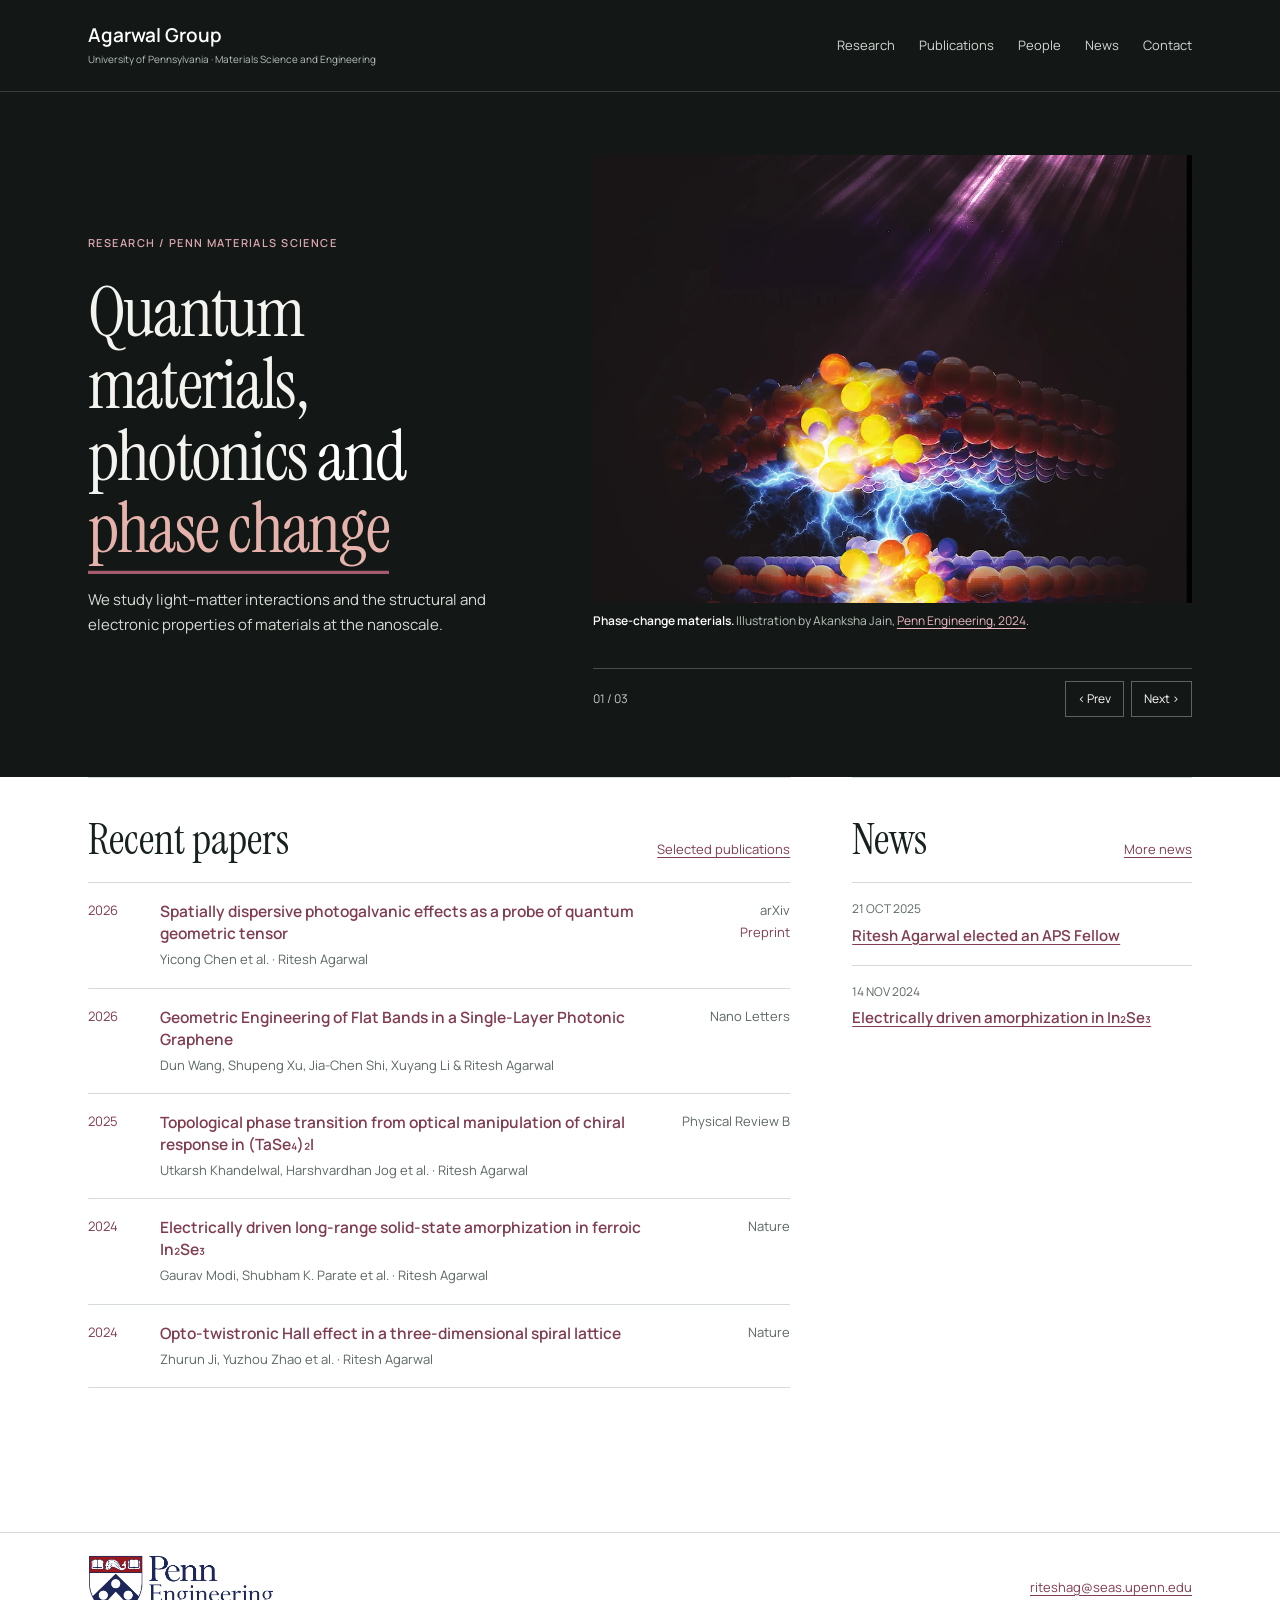
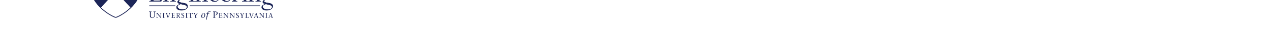
==== index.html @ 3cd805d8 "Preserve original static demo" ====
<!doctype html>
<html lang="en">
<head>
  <meta charset="utf-8">
  <meta name="viewport" content="width=device-width, initial-scale=1">
  <meta name="theme-color" content="#131716">
  <meta name="description" content="Demonstration website for the Agarwal Group at the University of Pennsylvania.">
  <title>Agarwal Group | University of Pennsylvania</title>
  <link rel="stylesheet" href="style.css">
</head>
<body>
  <a class="skip-link" href="#main">Skip to content</a>

  <header class="site-header">
    <div class="wrap header-inner">
      <a class="site-name" href="#home">
        Agarwal Group
        <span>University of Pennsylvania · Materials Science and Engineering</span>
      </a>

      <nav class="main-nav" aria-label="Main navigation">
        <a href="#research">Research</a>
        <a href="#publications">Publications</a>
        <a href="#people">People</a>
        <a href="#news">News</a>
        <a href="#contact">Contact</a>
      </nav>
    </div>
  </header>

  <main id="main" tabindex="-1">
    <!-- HOME -->
    <div class="page" id="home-page" data-page="home">
      <div class="home-top">
        <section class="home-intro wrap" aria-labelledby="home-title">
          <div class="home-text">
            <p class="eyebrow">Research / Penn Materials Science</p>
            <h1 id="home-title">
              <span data-hero-topic="quantum">Quantum materials,</span><br>
              <span data-hero-topic="photonics">photonics</span> and<br>
              <span data-hero-topic="phase">phase change</span>
            </h1>
            <p class="home-summary">We study light–matter interactions and the structural and electronic properties of materials at the nanoscale.</p>
          </div>

          <div class="slideshow" aria-label="Research figures">
            <figure class="slide phase-slide" data-slide data-topic="phase">
              <div class="slide-frame">
                <img src="images/phase.webp" alt="Illustration of electrically driven amorphization in indium selenide">
              </div>
              <figcaption><strong>Phase-change materials.</strong> Illustration by Akanksha Jain, <a href="https://www.engineering.upenn.edu/stories/breakthrough-in-energy-efficient-avalanche-based-amorphization-could-revolutionize-data-storage/" target="_blank" rel="noopener">Penn Engineering, 2024</a>.</figcaption>
            </figure>

            <figure class="slide quantum-slide" data-slide data-topic="quantum" hidden>
              <div class="slide-frame">
                <img src="images/quantum.webp" alt="MoTe2 structures and photocurrent plots from a quantum geometry preprint">
              </div>
              <figcaption><strong>Quantum geometry in MoTe₂.</strong> Fig. 1, Chen et al., <a href="https://arxiv.org/html/2609.38102v1" target="_blank" rel="noopener">2026 arXiv preprint</a>.</figcaption>
            </figure>

            <figure class="slide" data-slide data-topic="photonics" hidden>
              <div class="slide-frame">
                <img src="images/structured-light.webp" alt="Five optical vortex modes labeled from plus two to minus two">
              </div>
              <figcaption><strong>Structured light.</strong> Optical vortex modes from <a href="https://www.engineering.upenn.edu/stories/penn-engineers-develop-first-tunable-chip-based-vortex-microlaser-and-detector-encode-e490e7983997/" target="_blank" rel="noopener">Penn Engineering, 2020</a>.</figcaption>
            </figure>

            <div class="slide-controls">
              <span id="slide-count">01 / 03</span>
              <div>
                <button type="button" id="previous-slide" aria-label="Previous research image">‹ <span>Prev</span></button>
                <button type="button" id="next-slide" aria-label="Next research image"><span>Next</span> ›</button>
              </div>
            </div>
          </div>
        </section>
      </div>

      <div class="wrap home-lower">
        <section class="home-section">
          <div class="section-title">
            <h2>Recent papers</h2>
            <a href="#publications">Selected publications</a>
          </div>

          <div class="paper-row">
            <span class="paper-year">2026</span>
            <div><h3><a href="https://arxiv.org/abs/2609.38102" target="_blank" rel="noopener">Spatially dispersive photogalvanic effects as a probe of quantum geometric tensor</a></h3><p>Yicong Chen et al. · Ritesh Agarwal</p></div>
            <div class="paper-journal">arXiv<span>Preprint</span></div>
          </div>
          <div class="paper-row">
            <span class="paper-year">2026</span>
            <div><h3><a href="https://doi.org/10.1021/acs.nanolett.6c02836" target="_blank" rel="noopener">Geometric Engineering of Flat Bands in a Single-Layer Photonic Graphene</a></h3><p>Dun Wang, Shupeng Xu, Jia-Chen Shi, Xuyang Li &amp; Ritesh Agarwal</p></div>
            <div class="paper-journal">Nano Letters</div>
          </div>
          <div class="paper-row">
            <span class="paper-year">2025</span>
            <div><h3><a href="https://doi.org/10.1103/PhysRevB.111.205108" target="_blank" rel="noopener">Topological phase transition from optical manipulation of chiral response in (TaSe₄)₂I</a></h3><p>Utkarsh Khandelwal, Harshvardhan Jog et al. · Ritesh Agarwal</p></div>
            <div class="paper-journal">Physical Review B</div>
          </div>
          <div class="paper-row">
            <span class="paper-year">2024</span>
            <div><h3><a href="https://www.nature.com/articles/s41586-024-08156-8" target="_blank" rel="noopener">Electrically driven long-range solid-state amorphization in ferroic In₂Se₃</a></h3><p>Gaurav Modi, Shubham K. Parate et al. · Ritesh Agarwal</p></div>
            <div class="paper-journal">Nature</div>
          </div>
          <div class="paper-row">
            <span class="paper-year">2024</span>
            <div><h3><a href="https://www.nature.com/articles/s41586-024-07949-1" target="_blank" rel="noopener">Opto-twistronic Hall effect in a three-dimensional spiral lattice</a></h3><p>Zhurun Ji, Yuzhou Zhao et al. · Ritesh Agarwal</p></div>
            <div class="paper-journal">Nature</div>
          </div>
        </section>

        <section class="home-section home-news">
          <div class="section-title"><h2>News</h2><a href="#news">More news</a></div>
          <article><time datetime="2025-10-21">21 OCT 2025</time><a href="https://almanac.upenn.edu/articles/ritesh-agarwal-and-douglas-jerolmack-2025-american-physical-society-fellows" target="_blank" rel="noopener">Ritesh Agarwal elected an APS Fellow</a></article>
          <article><time datetime="2024-11-14">14 NOV 2024</time><a href="https://penntoday.upenn.edu/news/breakthrough-energy-saving-process-could-transform-data-storage" target="_blank" rel="noopener">Electrically driven amorphization in In₂Se₃</a></article>
        </section>
      </div>
    </div>

    <!-- RESEARCH -->
    <div class="page wrap" id="research-page" data-page="research" hidden>
      <div class="page-heading">
        <h1>Research</h1>
        <p>The group combines materials synthesis, optical measurements, microscopy, and device experiments to study low-dimensional materials and their response to light and electric fields.</p>
      </div>

      <section class="research-area">
        <div>
          <h2>Quantum materials and topology</h2>
          <p>Lorem ipsum dolor sit amet, consectetur adipiscing elit. Integer posuere erat a ante venenatis dapibus posuere velit aliquet. Donec sed odio dui, et commodo cursus magna.</p>
          <h3>Selected papers</h3>
          <a class="paper-link" href="https://arxiv.org/abs/2609.38102" target="_blank" rel="noopener">Spatially dispersive photogalvanic effects as a probe of quantum geometric tensor<span>arXiv · 2026 · Preprint</span></a>
          <a class="paper-link" href="https://arxiv.org/abs/2609.36353" target="_blank" rel="noopener">Quantum metric induced nonlinear transport in the hidden loop-current phase of kagome metal RbV₃Sb₅<span>arXiv · 2026 · Preprint</span></a>
          <a class="paper-link" href="https://doi.org/10.1103/PhysRevB.111.205108" target="_blank" rel="noopener">Topological phase transition from optical manipulation of chiral response in (TaSe₄)₂I<span>Physical Review B · 2025</span></a>
        </div>
        <figure><img src="images/quantum.webp" alt="MoTe2 structures and photocurrent plots"><figcaption>MoTe₂ structures and photocurrent measurements. Fig. 1, Chen et al., <a href="https://arxiv.org/html/2609.38102v1" target="_blank" rel="noopener">2026 preprint</a>.</figcaption></figure>
      </section>

      <section class="research-area">
        <div>
          <h2>Nanophotonics and structured light</h2>
          <p>Lorem ipsum dolor sit amet, consectetur adipiscing elit. Maecenas faucibus mollis interdum. Cras mattis consectetur purus sit amet fermentum, sed posuere consectetur est at lobortis.</p>
          <h3>Selected papers</h3>
          <a class="paper-link" href="https://doi.org/10.1021/acs.nanolett.6c02836" target="_blank" rel="noopener">Geometric Engineering of Flat Bands in a Single-Layer Photonic Graphene<span>Nano Letters · 2026</span></a>
          <a class="paper-link" href="https://www.nature.com/articles/s41586-022-05339-z" target="_blank" rel="noopener">Spin–orbit microlaser emitting in a four-dimensional Hilbert space<span>Nature · 2022</span></a>
          <a class="paper-link" href="https://doi.org/10.1126/science.aba9192" target="_blank" rel="noopener">Photocurrent detection of the orbital angular momentum of light<span>Science · 2020</span></a>
        </div>
        <figure><img src="images/structured-light.webp" alt="Illustration of five optical vortex modes"><figcaption>Optical vortex modes. <a href="https://www.engineering.upenn.edu/stories/penn-engineers-develop-first-tunable-chip-based-vortex-microlaser-and-detector-encode-e490e7983997/" target="_blank" rel="noopener">Penn Engineering, 2020</a>.</figcaption></figure>
      </section>

      <section class="research-area">
        <div>
          <h2>Phase-change materials</h2>
          <p>Lorem ipsum dolor sit amet, consectetur adipiscing elit. Aenean lacinia bibendum nulla sed consectetur. Nullam quis risus eget urna mollis ornare vel eu leo.</p>
          <h3>Selected papers</h3>
          <a class="paper-link" href="https://www.nature.com/articles/s41586-024-08156-8" target="_blank" rel="noopener">Electrically driven long-range solid-state amorphization in ferroic In₂Se₃<span>Nature · 2024</span></a>
          <a class="paper-link" href="https://doi.org/10.1021/nl104537c" target="_blank" rel="noopener">High-Resolution TEM Study of Electrically-Driven Reversible Phase Change in Ge₂Sb₂Te₅ Nanowires<span>Nano Letters · 2011</span></a>
        </div>
        <figure class="phase-research-image"><img src="images/phase.webp" alt="Illustration of electrically driven amorphization in indium selenide"><figcaption>Phase-change illustration by Akanksha Jain, <a href="https://www.engineering.upenn.edu/stories/breakthrough-in-energy-efficient-avalanche-based-amorphization-could-revolutionize-data-storage/" target="_blank" rel="noopener">Penn Engineering, 2024</a>.</figcaption></figure>
      </section>
    </div>

    <!-- PUBLICATIONS -->
    <div class="page wrap" id="publications-page" data-page="publications" hidden>
      <div class="page-heading">
        <h1>Selected publications</h1>
        <p>Lorem ipsum dolor sit amet, consectetur adipiscing elit. Sed do eiusmod tempor incididunt ut labore et dolore magna aliqua.</p>
      </div>

      <div class="publication-tools">
        <label for="paper-search">Search papers
          <input id="paper-search" type="search" placeholder="Title, author, or journal">
        </label>
        <label for="year-filter">Filter by year
          <select id="year-filter">
            <option value="all">All years</option>
            <option value="2026">2026</option>
            <option value="2025">2025</option>
            <option value="2024">2024</option>
            <option value="2023">2023</option>
            <option value="2022">2022</option>
            <option value="2020">2020</option>
            <option value="2019">2019</option>
            <option value="2012">2012</option>
            <option value="2011">2011</option>
          </select>
        </label>
      </div>

      <div id="publication-list">
        <article class="paper-row" data-year="2026"><span class="paper-year">2026</span><div><h3><a href="https://arxiv.org/abs/2609.38102" target="_blank" rel="noopener">Spatially dispersive photogalvanic effects as a probe of quantum geometric tensor</a></h3><p>Yicong Chen et al. · Ritesh Agarwal</p></div><div class="paper-journal">arXiv<span>Preprint</span></div></article>
        <article class="paper-row" data-year="2026"><span class="paper-year">2026</span><div><h3><a href="https://arxiv.org/abs/2609.36353" target="_blank" rel="noopener">Quantum metric induced nonlinear transport in the hidden loop-current phase of kagome metal RbV₃Sb₅</a></h3><p>Jia-Chen Shi et al. · Ritesh Agarwal</p></div><div class="paper-journal">arXiv<span>Preprint</span></div></article>
        <article class="paper-row" data-year="2026"><span class="paper-year">2026</span><div><h3><a href="https://doi.org/10.1021/acs.nanolett.6c02836" target="_blank" rel="noopener">Geometric Engineering of Flat Bands in a Single-Layer Photonic Graphene</a></h3><p>Dun Wang, Shupeng Xu, Jia-Chen Shi, Xuyang Li &amp; Ritesh Agarwal</p></div><div class="paper-journal">Nano Letters</div></article>
        <article class="paper-row" data-year="2025"><span class="paper-year">2025</span><div><h3><a href="https://arxiv.org/abs/2509.23952" target="_blank" rel="noopener">General Framework for Twisted Bilayer Photonic Crystal with Interlayer Coupling and Far-Field Response</a></h3><p>Shupeng Xu, Dun Wang &amp; Ritesh Agarwal</p></div><div class="paper-journal">arXiv<span>Preprint</span></div></article>
        <article class="paper-row" data-year="2025"><span class="paper-year">2025</span><div><h3><a href="https://doi.org/10.1103/PhysRevB.111.205108" target="_blank" rel="noopener">Topological phase transition from optical manipulation of chiral response in the one-dimensional correlated Weyl semimetal (TaSe₄)₂I</a></h3><p>Utkarsh Khandelwal, Harshvardhan Jog et al. · Ritesh Agarwal</p></div><div class="paper-journal">Physical Review B</div></article>
        <article class="paper-row" data-year="2024"><span class="paper-year">2024</span><div><h3><a href="https://www.nature.com/articles/s41586-024-08156-8" target="_blank" rel="noopener">Electrically driven long-range solid-state amorphization in ferroic In₂Se₃</a></h3><p>Gaurav Modi, Shubham K. Parate et al. · Ritesh Agarwal</p></div><div class="paper-journal">Nature</div></article>
        <article class="paper-row" data-year="2024"><span class="paper-year">2024</span><div><h3><a href="https://www.nature.com/articles/s41586-024-07949-1" target="_blank" rel="noopener">Opto-twistronic Hall effect in a three-dimensional spiral lattice</a></h3><p>Zhurun Ji, Yuzhou Zhao et al. · Ritesh Agarwal</p></div><div class="paper-journal">Nature</div></article>
        <article class="paper-row" data-year="2023"><span class="paper-year">2023</span><div><h3><a href="https://doi.org/10.1103/PhysRevLett.131.053802" target="_blank" rel="noopener">Absence of Topological Protection of the Interface States in Z₂ Photonic Crystals</a></h3><p>Shupeng Xu, Yuhui Wang &amp; Ritesh Agarwal</p></div><div class="paper-journal">Physical Review Letters</div></article>
        <article class="paper-row" data-year="2022"><span class="paper-year">2022</span><div><h3><a href="https://www.nature.com/articles/s41586-022-05339-z" target="_blank" rel="noopener">Spin–orbit microlaser emitting in a four-dimensional Hilbert space</a></h3><p>Zhifeng Zhang, Haoqi Zhao et al. · Ritesh Agarwal · Liang Feng</p></div><div class="paper-journal">Nature</div></article>
        <article class="paper-row" data-year="2020"><span class="paper-year">2020</span><div><h3><a href="https://doi.org/10.1126/science.aba9192" target="_blank" rel="noopener">Photocurrent detection of the orbital angular momentum of light</a></h3><p>Zhurun Ji, Wenjing Liu et al. · Ritesh Agarwal</p></div><div class="paper-journal">Science</div></article>
        <article class="paper-row" data-year="2019"><span class="paper-year">2019</span><div><h3><a href="https://www.nature.com/articles/s41563-019-0421-5" target="_blank" rel="noopener">Spatially dispersive circular photogalvanic effect in a Weyl semimetal</a></h3><p>Zhurun Ji, Gerui Liu et al. · Ritesh Agarwal</p></div><div class="paper-journal">Nature Materials</div></article>
        <article class="paper-row" data-year="2012"><span class="paper-year">2012</span><div><h3><a href="https://pubmed.ncbi.nlm.nih.gov/22941404/" target="_blank" rel="noopener">All-optical active switching in individual semiconductor nanowires</a></h3><p>Brian Piccione, Chang-Hee Cho, Lambert K. van Vugt &amp; Ritesh Agarwal</p></div><div class="paper-journal">Nature Nanotechnology</div></article>
        <article class="paper-row" data-year="2011"><span class="paper-year">2011</span><div><h3><a href="https://doi.org/10.1021/nl104537c" target="_blank" rel="noopener">High-Resolution Transmission Electron Microscopy Study of Electrically-Driven Reversible Phase Change in Ge₂Sb₂Te₅ Nanowires</a></h3><p>Agarwal Group and collaborators</p></div><div class="paper-journal">Nano Letters</div></article>
      </div>

      <p class="scholar-link">For the full publication record, see <a href="https://scholar.google.com/citations?hl=en&user=qK4q4IUAAAAJ" target="_blank" rel="noopener">Ritesh Agarwal on Google Scholar</a>.</p>
    </div>

    <!-- PEOPLE -->
    <div class="page wrap" id="people-page" data-page="people" hidden>
      <div class="page-heading"><h1>People</h1></div>
      <section class="person">
        <figure><img src="images/ritesh.webp" alt="Ritesh Agarwal beside a microscope in his laboratory"><figcaption>Ritesh Agarwal in the lab. <a href="https://www.engineering.upenn.edu/stories/breakthrough-in-energy-efficient-avalanche-based-amorphization-could-revolutionize-data-storage/" target="_blank" rel="noopener">Photo: Penn Engineering</a>.</figcaption></figure>
        <div>
          <h2>Ritesh Agarwal</h2>
          <p class="position">Professor of Materials Science and Engineering<br>Srinivasa Ramanujan Distinguished Scholar</p>
          <p>Lorem ipsum dolor sit amet, consectetur adipiscing elit. Praesent commodo cursus magna, vel scelerisque nisl consectetur et. Donec ullamcorper nulla non metus auctor fringilla.</p>
          <div class="person-links"><a href="mailto:riteshag@seas.upenn.edu">riteshag@seas.upenn.edu</a><a href="https://viest.upenn.edu/people/ritesh-agarwal" target="_blank" rel="noopener">Penn profile</a><a href="https://scholar.google.com/citations?hl=en&user=qK4q4IUAAAAJ" target="_blank" rel="noopener">Publications</a></div>
        </div>
      </section>
    </div>

    <!-- NEWS -->
    <div class="page wrap" id="news-page" data-page="news" hidden>
      <div class="page-heading"><h1>News</h1></div>
      <div class="news-list">
        <article><time datetime="2025-10-21">21 OCT 2025</time><h2>Ritesh Agarwal elected an APS Fellow</h2><p>Penn Almanac reports his election to the 2025 class of APS Fellows.</p><a href="https://almanac.upenn.edu/articles/ritesh-agarwal-and-douglas-jerolmack-2025-american-physical-society-fellows" target="_blank" rel="noopener">Penn Almanac</a></article>
        <article><time datetime="2024-11-14">14 NOV 2024</time><h2>Electrically driven amorphization in In₂Se₃</h2><p>Penn Today covers the group’s 2024 Nature paper on solid-state amorphization.</p><a href="https://penntoday.upenn.edu/news/breakthrough-energy-saving-process-could-transform-data-storage" target="_blank" rel="noopener">Penn Today</a></article>
        <article><time datetime="2022-12-06">06 DEC 2022</time><h2>Srinivasa Ramanujan Distinguished Scholar</h2><p>Penn Almanac announces Ritesh Agarwal’s distinguished scholar appointment.</p><a href="https://almanac.upenn.edu/articles/ritesh-agarwal-srinivasa-ramanujan-distinguished-scholar" target="_blank" rel="noopener">Penn Almanac</a></article>
      </div>
    </div>

    <!-- CONTACT -->
    <div class="page wrap" id="contact-page" data-page="contact" hidden>
      <div class="page-heading">
        <h1>Contact</h1>
        <p>Interested in joining the group, collaborating, or learning more about our work? Please contact us using the information listed below.</p>
      </div>
      <div class="contact-grid">
        <div><h2>Ritesh Agarwal</h2><a href="mailto:riteshag@seas.upenn.edu">riteshag@seas.upenn.edu</a><p>Department of Materials Science and Engineering<br>University of Pennsylvania</p></div>
        <div><h2>Laboratory</h2><address>Laboratory for Research on the Structure of Matter<br>3231 Walnut Street<br>Philadelphia, PA 19104</address></div>
      </div>
    </div>
  </main>

  <footer class="site-footer">
    <div class="wrap footer-inner">
      <a href="https://www.seas.upenn.edu/" target="_blank" rel="noopener"><img src="images/penn-engineering.png" alt="Penn Engineering"></a>
      <a href="mailto:riteshag@seas.upenn.edu">riteshag@seas.upenn.edu</a>
    </div>
  </footer>

  <script src="script.js"></script>
</body>
</html>
---- style.css ----
@font-face {
  font-family: "Instrument Serif";
  src: url("fonts/instrument-serif.ttf") format("truetype");
  font-weight: 400;
  font-style: normal;
  font-display: swap;
}

@font-face {
  font-family: "Manrope";
  src: url("fonts/manrope-regular.ttf") format("truetype");
  font-weight: 400;
  font-style: normal;
  font-display: swap;
}

@font-face {
  font-family: "Manrope";
  src: url("fonts/manrope-semibold.ttf") format("truetype");
  font-weight: 600;
  font-style: normal;
  font-display: swap;
}

:root {
  --white: #ffffff;
  --ink: #17211e;
  --muted: #5b6762;
  --line: #d4dcd5;
  --accent: #803d50;
  --dark: #131716;
  --pink: #e5b3ac;
  --page-width: 1160px;
}

* { box-sizing: border-box; }
html { scroll-behavior: smooth; }
body {
  margin: 0;
  color: var(--ink);
  background: var(--white);
  font-family: "Manrope", Arial, sans-serif;
  font-size: 15px;
  line-height: 1.65;
}

a { color: var(--accent); text-underline-offset: 3px; }
a:hover { text-decoration-thickness: 2px; }
img { display: block; max-width: 100%; }
button, input, select { font: inherit; }
[hidden] { display: none !important; }

.wrap {
  width: 100%;
  max-width: var(--page-width);
  margin: 0 auto;
  padding-left: 28px;
  padding-right: 28px;
}

.skip-link {
  position: absolute;
  left: 15px;
  top: -70px;
  padding: 9px 12px;
  background: white;
  z-index: 10;
}
.skip-link:focus { top: 10px; }

/* Header */
.site-header { background: var(--dark); border-bottom: 1px solid #ffffff2b; }
.header-inner {
  min-height: 91px;
  display: flex;
  align-items: center;
  justify-content: space-between;
  gap: 25px;
}
.site-name {
  color: white;
  text-decoration: none;
  font-size: 19px;
  font-weight: 600;
  line-height: 1.15;
}
.site-name span {
  display: block;
  margin-top: 7px;
  color: #b7c1bb;
  font-size: 10px;
  font-weight: 400;
}
.main-nav { display: flex; flex-wrap: wrap; gap: 8px 24px; }
.main-nav a { color: #d1d9d3; text-decoration: none; font-size: 13px; padding: 10px 0; }
.main-nav a:hover,
.main-nav a.active { color: white; text-decoration: underline; text-decoration-color: var(--pink); text-underline-offset: 8px; }

/* Home */
.home-top { background: var(--dark); color: white; }
.home-intro {
  display: grid;
  grid-template-columns: .85fr 1.15fr;
  gap: 62px;
  align-items: center;
  padding-top: 63px;
  padding-bottom: 60px;
}
.eyebrow {
  margin: 0 0 25px;
  color: #dba7af;
  font-size: 11px;
  font-weight: 600;
  letter-spacing: .13em;
  text-transform: uppercase;
}
.home-text h1 {
  margin: 0;
  max-width: 500px;
  font-family: "Instrument Serif", Georgia, serif;
  font-size: clamp(55px, 5.5vw, 78px);
  font-weight: 400;
  line-height: 1.02;
  letter-spacing: -.025em;
}
.home-text h1 span { color: #f3f4f0; transition: color .35s, box-shadow .35s; }
.home-text h1 span.active-topic { color: var(--pink); box-shadow: inset 0 -.045em #a45b6d; }
.home-summary { max-width: 470px; margin: 24px 0 0; color: #d5ddd6; }

.slide { margin: 0; }
.slide-frame {
  height: clamp(340px, 35vw, 470px);
  display: grid;
  place-items: center;
  overflow: hidden;
  background: white;
}
.slide-frame img { width: 100%; height: 100%; object-fit: contain; }
.phase-slide .slide-frame { background: #1e1821; }
.quantum-slide .slide-frame img { padding: 10px; }
figcaption { margin-top: 9px; color: var(--muted); font-size: 12px; line-height: 1.55; }
.slide figcaption { min-height: 43px; color: #b9c5bc; }
.slide figcaption strong { color: white; }
.slide figcaption a { color: #eab9c0; }
.slide-controls {
  display: flex;
  justify-content: space-between;
  align-items: center;
  gap: 12px;
  margin-top: 13px;
  padding-top: 12px;
  border-top: 1px solid #ffffff3b;
  color: #c3cbc3;
  font-size: 12px;
}
.slide-controls button {
  min-height: 36px;
  padding: 0 12px;
  border: 1px solid #ffffff52;
  color: white;
  background: transparent;
  cursor: pointer;
}
.slide-controls button:hover { border-color: var(--pink); color: var(--pink); background: #ffffff10; }
.slide-controls button + button { margin-left: 5px; }

.home-lower { display: grid; grid-template-columns: 1.55fr .75fr; gap: 62px; padding-bottom: 72px; }
.home-section { border-top: 1px solid var(--line); padding-top: 39px; }
.section-title { display: flex; align-items: baseline; justify-content: space-between; gap: 20px; margin-bottom: 20px; }
.section-title h2 {
  margin: 0;
  font-family: "Instrument Serif", Georgia, serif;
  font-size: 43px;
  font-weight: 400;
  line-height: 1.05;
}
.section-title a { font-size: 13px; white-space: nowrap; }

/* Papers */
.paper-row {
  display: grid;
  grid-template-columns: 58px minmax(0, 1fr) 115px;
  gap: 14px;
  padding: 17px 0;
  border-top: 1px solid var(--line);
}
.paper-row:last-child { border-bottom: 1px solid var(--line); }
.paper-row h3 { margin: 0; font-size: 15.5px; line-height: 1.42; font-weight: 600; }
.paper-row h3 a { color: var(--accent); text-decoration: none; }
.paper-row h3 a:hover { text-decoration: underline; }
.paper-row p { margin: 5px 0 0; color: var(--muted); font-size: 13px; }
.paper-year { color: var(--accent); font-size: 13px; }
.paper-journal { color: var(--muted); font-size: 13px; text-align: right; }
.paper-journal span { display: block; color: var(--accent); }

.home-news article { border-top: 1px solid var(--line); padding: 16px 0; }
.home-news time, .news-list time { display: block; color: var(--muted); font-size: 12px; margin-bottom: 5px; }
.home-news article > a { font-weight: 600; }

/* Interior pages */
.page { padding-bottom: 72px; }
.page-heading { padding: 48px 0 33px; border-bottom: 1px solid var(--line); }
.page-heading h1 {
  margin: 0;
  font-family: "Instrument Serif", Georgia, serif;
  font-size: clamp(50px, 6vw, 76px);
  font-weight: 400;
  line-height: 1.05;
  letter-spacing: -.02em;
}
.page-heading p { max-width: 720px; margin: 17px 0 0; color: var(--muted); }

.research-area {
  display: grid;
  grid-template-columns: 1fr .9fr;
  gap: 55px;
  padding: 48px 0;
  border-bottom: 1px solid var(--line);
}
.research-area h2, .person h2 {
  margin: 0 0 16px;
  font-family: "Instrument Serif", Georgia, serif;
  font-size: 40px;
  font-weight: 400;
  line-height: 1.1;
}
.research-area p { margin: 0; max-width: 630px; color: var(--muted); }
.research-area h3 { margin: 29px 0 6px; font-size: 13px; }
.research-area figure { margin: 0; }
.research-area figure img { width: 100%; }
.phase-research-image img { max-height: 480px; object-fit: contain; background: #1f1820; }
.paper-link { display: block; padding: 10px 0; border-top: 1px solid var(--line); text-decoration: none; line-height: 1.4; }
.paper-link:hover { text-decoration: underline; }
.paper-link span { display: block; margin-top: 4px; color: var(--muted); font-size: 12px; }

.publication-tools { display: flex; flex-wrap: wrap; gap: 18px; align-items: end; margin: 26px 0 16px; }
.publication-tools label { color: var(--muted); font-size: 13px; }
.publication-tools input, .publication-tools select {
  display: block;
  min-height: 42px;
  margin-top: 6px;
  padding: 9px 11px;
  color: var(--ink);
  background: white;
  border: 1px solid #a9b6ae;
}
.publication-tools input { width: min(390px, calc(100vw - 56px)); }
.publication-tools select { min-width: 140px; }
.scholar-link { margin-top: 23px; color: var(--muted); font-size: 13px; }

.person { display: grid; grid-template-columns: 310px 1fr; gap: 44px; padding: 43px 0 22px; }
.person figure { margin: 0; }
.person img { width: 100%; }
.person p { max-width: 610px; }
.person .position { color: var(--accent); }
.person-links { display: flex; flex-wrap: wrap; gap: 12px 22px; margin-top: 18px; font-size: 14px; }

.news-list article { padding: 19px 0 23px; border-top: 1px solid var(--line); }
.news-list article:last-child { border-bottom: 1px solid var(--line); }
.news-list h2 { margin: 0; font-size: 18px; }
.news-list p { max-width: 720px; margin: 7px 0 0; color: var(--muted); font-size: 14px; }
.news-list a { display: inline-block; margin-top: 9px; font-size: 13px; }

.contact-grid { display: grid; grid-template-columns: 1fr 1fr; gap: 55px; padding: 32px 0; }
.contact-grid h2 { margin: 0 0 11px; font-size: 19px; }
.contact-grid p { margin-top: 12px; }
.contact-grid address { font-style: normal; line-height: 1.85; }

/* Footer */
.site-footer { border-top: 1px solid var(--line); color: var(--muted); font-size: 13px; }
.footer-inner { display: flex; align-items: center; justify-content: space-between; gap: 20px; padding-top: 22px; padding-bottom: 27px; }
.footer-inner img { width: 185px; height: auto; }

@media (max-width: 760px) {
  .wrap { padding-left: 20px; padding-right: 20px; }
  .header-inner { display: block; padding-top: 16px; padding-bottom: 8px; }
  .main-nav { gap: 3px 17px; margin-top: 12px; }
  .main-nav a { padding: 5px 0 9px; }
  .home-intro { grid-template-columns: 1fr; gap: 34px; padding-top: 42px; padding-bottom: 38px; }
  .home-text h1 { font-size: clamp(53px, 12vw, 72px); }
  .home-summary { font-size: 17px; }
  .slide-frame { height: clamp(275px, 68vw, 425px); }
  .home-lower { grid-template-columns: 1fr; gap: 0; }
  .home-section { padding-top: 25px; padding-bottom: 32px; }
  .section-title { flex-wrap: wrap; }
  .section-title h2 { font-size: 39px; }
  .research-area { grid-template-columns: 1fr; gap: 24px; padding: 34px 0; }
  .person { grid-template-columns: 1fr; gap: 22px; padding-top: 30px; }
  .person figure { max-width: 380px; }
  .contact-grid { grid-template-columns: 1fr; gap: 32px; }
  .paper-row { grid-template-columns: 51px minmax(0, 1fr); }
  .paper-journal { grid-column: 2; text-align: left; }
  .paper-journal span { display: inline; margin-left: 8px; }
  .footer-inner { flex-wrap: wrap; }
}

@media (prefers-reduced-motion: reduce) {
  html { scroll-behavior: auto; }
  .home-text h1 span { transition: none; }
}
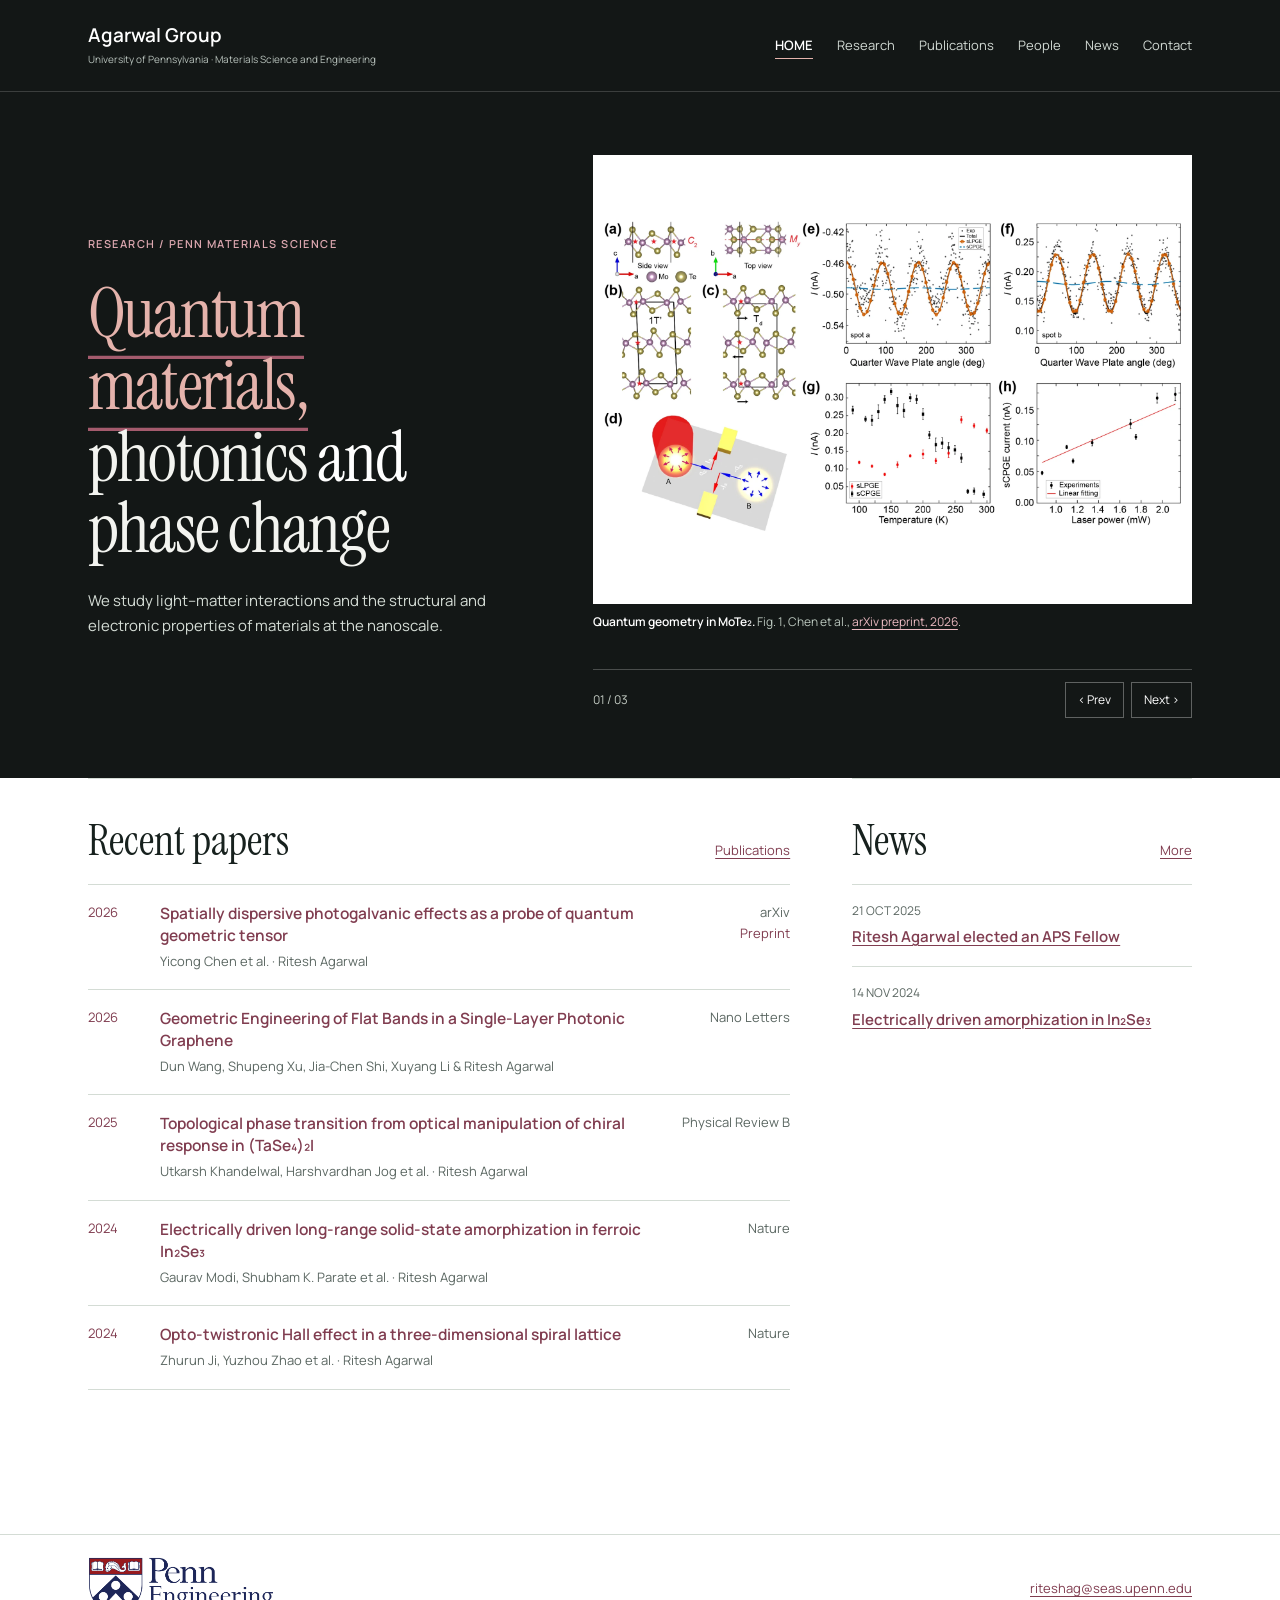
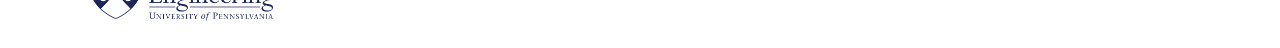
==== commit 8180f24e: "Refine site layouts, navigation, and publication filtering" ====
--- a/index.html
+++ b/index.html
@@ -19,6 +19,7 @@
       </a>
 
       <nav class="main-nav" aria-label="Main navigation">
+        <a class="home-link" href="#home">HOME</a>
         <a href="#research">Research</a>
         <a href="#publications">Publications</a>
         <a href="#people">People</a>
@@ -44,18 +45,12 @@
           </div>
 
           <div class="slideshow" aria-label="Research figures">
-            <figure class="slide phase-slide" data-slide data-topic="phase">
-              <div class="slide-frame">
-                <img src="images/phase.webp" alt="Illustration of electrically driven amorphization in indium selenide">
-              </div>
-              <figcaption><strong>Phase-change materials.</strong> Illustration by Akanksha Jain, <a href="https://www.engineering.upenn.edu/stories/breakthrough-in-energy-efficient-avalanche-based-amorphization-could-revolutionize-data-storage/" target="_blank" rel="noopener">Penn Engineering, 2024</a>.</figcaption>
-            </figure>
 
             <figure class="slide quantum-slide" data-slide data-topic="quantum" hidden>
               <div class="slide-frame">
                 <img src="images/quantum.webp" alt="MoTe2 structures and photocurrent plots from a quantum geometry preprint">
               </div>
-              <figcaption><strong>Quantum geometry in MoTe₂.</strong> Fig. 1, Chen et al., <a href="https://arxiv.org/html/2609.38102v1" target="_blank" rel="noopener">2026 arXiv preprint</a>.</figcaption>
+              <figcaption><strong>Quantum geometry in MoTe₂.</strong> Fig. 1, Chen et al., <a href="https://arxiv.org/html/2609.38102v1" target="_blank" rel="noopener">arXiv preprint, 2026</a>.</figcaption>
             </figure>
 
             <figure class="slide" data-slide data-topic="photonics" hidden>
@@ -64,6 +59,13 @@
               </div>
               <figcaption><strong>Structured light.</strong> Optical vortex modes from <a href="https://www.engineering.upenn.edu/stories/penn-engineers-develop-first-tunable-chip-based-vortex-microlaser-and-detector-encode-e490e7983997/" target="_blank" rel="noopener">Penn Engineering, 2020</a>.</figcaption>
             </figure>
+            
+             <figure class="slide phase-slide" data-slide data-topic="phase">
+              <div class="slide-frame">
+                <img src="images/phase.webp" alt="Illustration of electrically driven amorphization in indium selenide">
+              </div>
+              <figcaption><strong>Phase-change materials.</strong> Illustration by Akanksha Jain, <a href="https://www.engineering.upenn.edu/stories/breakthrough-in-energy-efficient-avalanche-based-amorphization-could-revolutionize-data-storage/" target="_blank" rel="noopener">Penn Engineering, 2024</a>.</figcaption>
+            </figure>
 
             <div class="slide-controls">
               <span id="slide-count">01 / 03</span>
@@ -80,7 +82,7 @@
         <section class="home-section">
           <div class="section-title">
             <h2>Recent papers</h2>
-            <a href="#publications">Selected publications</a>
+            <a href="#publications">Publications</a>
           </div>
 
           <div class="paper-row">
@@ -111,7 +113,7 @@
         </section>
 
         <section class="home-section home-news">
-          <div class="section-title"><h2>News</h2><a href="#news">More news</a></div>
+          <div class="section-title"><h2>News</h2><a href="#news">More</a></div>
           <article><time datetime="2025-10-21">21 OCT 2025</time><a href="https://almanac.upenn.edu/articles/ritesh-agarwal-and-douglas-jerolmack-2025-american-physical-society-fellows" target="_blank" rel="noopener">Ritesh Agarwal elected an APS Fellow</a></article>
           <article><time datetime="2024-11-14">14 NOV 2024</time><a href="https://penntoday.upenn.edu/news/breakthrough-energy-saving-process-could-transform-data-storage" target="_blank" rel="noopener">Electrically driven amorphization in In₂Se₃</a></article>
         </section>
@@ -122,50 +124,85 @@
     <div class="page wrap" id="research-page" data-page="research" hidden>
       <div class="page-heading">
         <h1>Research</h1>
-        <p>The group combines materials synthesis, optical measurements, microscopy, and device experiments to study low-dimensional materials and their response to light and electric fields.</p>
-      </div>
-
-      <section class="research-area">
-        <div>
-          <h2>Quantum materials and topology</h2>
-          <p>Lorem ipsum dolor sit amet, consectetur adipiscing elit. Integer posuere erat a ante venenatis dapibus posuere velit aliquet. Donec sed odio dui, et commodo cursus magna.</p>
-          <h3>Selected papers</h3>
-          <a class="paper-link" href="https://arxiv.org/abs/2609.38102" target="_blank" rel="noopener">Spatially dispersive photogalvanic effects as a probe of quantum geometric tensor<span>arXiv · 2026 · Preprint</span></a>
-          <a class="paper-link" href="https://arxiv.org/abs/2609.36353" target="_blank" rel="noopener">Quantum metric induced nonlinear transport in the hidden loop-current phase of kagome metal RbV₃Sb₅<span>arXiv · 2026 · Preprint</span></a>
-          <a class="paper-link" href="https://doi.org/10.1103/PhysRevB.111.205108" target="_blank" rel="noopener">Topological phase transition from optical manipulation of chiral response in (TaSe₄)₂I<span>Physical Review B · 2025</span></a>
+        <p>Our group combines materials synthesis, optical measurements, microscopy, and device experiments to study low-dimensional materials and their response to light and electric fields.</p>
+      </div>
+
+      <div class="research-layout">
+        <nav class="research-nav" aria-label="Research topics">
+          <a href="#quantum-materials" class="active" aria-current="location">Quantum materials and topology</a>
+          <a href="#nanophotonics">Nanophotonics and structured light</a>
+          <a href="#phase-change">Phase-change materials</a>
+        </nav>
+
+        <div class="research-content">
+          <!-- Each description has 150 words of placeholder copy, pending approved text. -->
+          <section class="research-area" id="quantum-materials" aria-labelledby="quantum-materials-title" tabindex="-1">
+            <h2 id="quantum-materials-title">Quantum materials and topology</h2>
+            <div class="research-description">
+              <figure class="research-figure">
+                <div class="research-image-frame">
+                  <img src="images/quantum.webp" alt="MoTe2 structures and photocurrent plots">
+                </div>
+                <figcaption>MoTe₂ structures and photocurrent measurements. Fig. 1, Chen et al., <a href="https://arxiv.org/html/2609.38102v1" target="_blank" rel="noopener">2026 preprint</a>.</figcaption>
+              </figure>
+              <p>Lorem ipsum dolor sit amet, consectetur adipiscing elit. Integer posuere erat a ante venenatis dapibus posuere velit aliquet. Donec sed odio dui, et commodo cursus magna. Maecenas faucibus mollis interdum. Vestibulum id ligula porta felis euismod semper. Praesent commodo cursus magna, vel scelerisque nisl consectetur et. Nullam quis risus eget urna mollis ornare vel eu leo. Aenean lacinia bibendum nulla sed consectetur. Sed posuere consectetur est at lobortis. Cras mattis consectetur purus sit amet fermentum.</p>
+              <p>Vivamus sagittis lacus vel augue laoreet rutrum faucibus dolor auctor. Etiam porta sem malesuada mollis euismod. Fusce dapibus, tellus ac cursus commodo, tortor condimentum nibh, ut fermentum massa justo sit amet risus. Morbi leo risus, porta ac consectetur ac, vestibulum at eros. Nulla vitae elit libero, a pharetra augue. Duis mollis, est non commodo luctus, nisi erat porttitor ligula, eget lacinia odio sem nec elit. Donec id elit non mi porta gravida at eget metus.</p>
+            </div>
+            <h3>Selected papers</h3>
+            <a class="paper-link" href="https://arxiv.org/abs/2609.38102" target="_blank" rel="noopener">Spatially dispersive photogalvanic effects as a probe of quantum geometric tensor<span>arXiv · 2026 · Preprint</span></a>
+            <a class="paper-link" href="https://arxiv.org/abs/2609.36353" target="_blank" rel="noopener">Quantum metric induced nonlinear transport in the hidden loop-current phase of kagome metal RbV₃Sb₅<span>arXiv · 2026 · Preprint</span></a>
+            <a class="paper-link" href="https://doi.org/10.1103/PhysRevB.111.205108" target="_blank" rel="noopener">Topological phase transition from optical manipulation of chiral response in (TaSe₄)₂I<span>Physical Review B · 2025</span></a>
+          </section>
+
+          <section class="research-area" id="nanophotonics" aria-labelledby="nanophotonics-title" tabindex="-1">
+            <h2 id="nanophotonics-title">Nanophotonics and structured light</h2>
+            <div class="research-description">
+              <figure class="research-figure">
+                <div class="research-image-frame">
+                  <img src="images/structured-light.webp" alt="Illustration of five optical vortex modes">
+                </div>
+                <figcaption>Optical vortex modes. <a href="https://www.engineering.upenn.edu/stories/penn-engineers-develop-first-tunable-chip-based-vortex-microlaser-and-detector-encode-e490e7983997/" target="_blank" rel="noopener">Penn Engineering, 2020</a>.</figcaption>
+              </figure>
+              <p>Lorem ipsum dolor sit amet, consectetur adipiscing elit. Integer posuere erat a ante venenatis dapibus posuere velit aliquet. Donec sed odio dui, et commodo cursus magna. Maecenas faucibus mollis interdum. Vestibulum id ligula porta felis euismod semper. Praesent commodo cursus magna, vel scelerisque nisl consectetur et. Nullam quis risus eget urna mollis ornare vel eu leo. Aenean lacinia bibendum nulla sed consectetur. Sed posuere consectetur est at lobortis. Cras mattis consectetur purus sit amet fermentum.</p>
+              <p>Vivamus sagittis lacus vel augue laoreet rutrum faucibus dolor auctor. Etiam porta sem malesuada mollis euismod. Fusce dapibus, tellus ac cursus commodo, tortor condimentum nibh, ut fermentum massa justo sit amet risus. Morbi leo risus, porta ac consectetur ac, vestibulum at eros. Nulla vitae elit libero, a pharetra augue. Duis mollis, est non commodo luctus, nisi erat porttitor ligula, eget lacinia odio sem nec elit. Donec id elit non mi porta gravida at eget metus.</p>
+            </div>
+            <h3>Selected papers</h3>
+            <a class="paper-link" href="https://doi.org/10.1021/acs.nanolett.6c02836" target="_blank" rel="noopener">Geometric Engineering of Flat Bands in a Single-Layer Photonic Graphene<span>Nano Letters · 2026</span></a>
+            <a class="paper-link" href="https://www.nature.com/articles/s41586-022-05339-z" target="_blank" rel="noopener">Spin–orbit microlaser emitting in a four-dimensional Hilbert space<span>Nature · 2022</span></a>
+            <a class="paper-link" href="https://doi.org/10.1126/science.aba9192" target="_blank" rel="noopener">Photocurrent detection of the orbital angular momentum of light<span>Science · 2020</span></a>
+          </section>
+
+          <section class="research-area" id="phase-change" aria-labelledby="phase-change-title" tabindex="-1">
+            <h2 id="phase-change-title">Phase-change materials</h2>
+            <div class="research-description">
+              <figure class="research-figure phase-research-image">
+                <div class="research-image-frame">
+                  <img src="images/phase.webp" alt="Illustration of electrically driven amorphization in indium selenide">
+                </div>
+                <figcaption>Phase-change illustration by Akanksha Jain, <a href="https://www.engineering.upenn.edu/stories/breakthrough-in-energy-efficient-avalanche-based-amorphization-could-revolutionize-data-storage/" target="_blank" rel="noopener">Penn Engineering, 2024</a>.</figcaption>
+              </figure>
+              <p>Lorem ipsum dolor sit amet, consectetur adipiscing elit. Integer posuere erat a ante venenatis dapibus posuere velit aliquet. Donec sed odio dui, et commodo cursus magna. Maecenas faucibus mollis interdum. Vestibulum id ligula porta felis euismod semper. Praesent commodo cursus magna, vel scelerisque nisl consectetur et. Nullam quis risus eget urna mollis ornare vel eu leo. Aenean lacinia bibendum nulla sed consectetur. Sed posuere consectetur est at lobortis. Cras mattis consectetur purus sit amet fermentum.</p>
+              <p>Vivamus sagittis lacus vel augue laoreet rutrum faucibus dolor auctor. Etiam porta sem malesuada mollis euismod. Fusce dapibus, tellus ac cursus commodo, tortor condimentum nibh, ut fermentum massa justo sit amet risus. Morbi leo risus, porta ac consectetur ac, vestibulum at eros. Nulla vitae elit libero, a pharetra augue. Duis mollis, est non commodo luctus, nisi erat porttitor ligula, eget lacinia odio sem nec elit. Donec id elit non mi porta gravida at eget metus.</p>
+            </div>
+            <h3>Selected papers</h3>
+            <a class="paper-link" href="https://www.nature.com/articles/s41586-024-08156-8" target="_blank" rel="noopener">Electrically driven long-range solid-state amorphization in ferroic In₂Se₃<span>Nature · 2024</span></a>
+            <a class="paper-link" href="https://doi.org/10.1021/nl104537c" target="_blank" rel="noopener">High-Resolution TEM Study of Electrically-Driven Reversible Phase Change in Ge₂Sb₂Te₅ Nanowires<span>Nano Letters · 2011</span></a>
+          </section>
         </div>
-        <figure><img src="images/quantum.webp" alt="MoTe2 structures and photocurrent plots"><figcaption>MoTe₂ structures and photocurrent measurements. Fig. 1, Chen et al., <a href="https://arxiv.org/html/2609.38102v1" target="_blank" rel="noopener">2026 preprint</a>.</figcaption></figure>
-      </section>
-
-      <section class="research-area">
-        <div>
-          <h2>Nanophotonics and structured light</h2>
-          <p>Lorem ipsum dolor sit amet, consectetur adipiscing elit. Maecenas faucibus mollis interdum. Cras mattis consectetur purus sit amet fermentum, sed posuere consectetur est at lobortis.</p>
-          <h3>Selected papers</h3>
-          <a class="paper-link" href="https://doi.org/10.1021/acs.nanolett.6c02836" target="_blank" rel="noopener">Geometric Engineering of Flat Bands in a Single-Layer Photonic Graphene<span>Nano Letters · 2026</span></a>
-          <a class="paper-link" href="https://www.nature.com/articles/s41586-022-05339-z" target="_blank" rel="noopener">Spin–orbit microlaser emitting in a four-dimensional Hilbert space<span>Nature · 2022</span></a>
-          <a class="paper-link" href="https://doi.org/10.1126/science.aba9192" target="_blank" rel="noopener">Photocurrent detection of the orbital angular momentum of light<span>Science · 2020</span></a>
-        </div>
-        <figure><img src="images/structured-light.webp" alt="Illustration of five optical vortex modes"><figcaption>Optical vortex modes. <a href="https://www.engineering.upenn.edu/stories/penn-engineers-develop-first-tunable-chip-based-vortex-microlaser-and-detector-encode-e490e7983997/" target="_blank" rel="noopener">Penn Engineering, 2020</a>.</figcaption></figure>
-      </section>
-
-      <section class="research-area">
-        <div>
-          <h2>Phase-change materials</h2>
-          <p>Lorem ipsum dolor sit amet, consectetur adipiscing elit. Aenean lacinia bibendum nulla sed consectetur. Nullam quis risus eget urna mollis ornare vel eu leo.</p>
-          <h3>Selected papers</h3>
-          <a class="paper-link" href="https://www.nature.com/articles/s41586-024-08156-8" target="_blank" rel="noopener">Electrically driven long-range solid-state amorphization in ferroic In₂Se₃<span>Nature · 2024</span></a>
-          <a class="paper-link" href="https://doi.org/10.1021/nl104537c" target="_blank" rel="noopener">High-Resolution TEM Study of Electrically-Driven Reversible Phase Change in Ge₂Sb₂Te₅ Nanowires<span>Nano Letters · 2011</span></a>
-        </div>
-        <figure class="phase-research-image"><img src="images/phase.webp" alt="Illustration of electrically driven amorphization in indium selenide"><figcaption>Phase-change illustration by Akanksha Jain, <a href="https://www.engineering.upenn.edu/stories/breakthrough-in-energy-efficient-avalanche-based-amorphization-could-revolutionize-data-storage/" target="_blank" rel="noopener">Penn Engineering, 2024</a>.</figcaption></figure>
-      </section>
+      </div>
     </div>
 
     <!-- PUBLICATIONS -->
     <div class="page wrap" id="publications-page" data-page="publications" hidden>
       <div class="page-heading">
-        <h1>Selected publications</h1>
-        <p>Lorem ipsum dolor sit amet, consectetur adipiscing elit. Sed do eiusmod tempor incididunt ut labore et dolore magna aliqua.</p>
+        <h1>Publications</h1>
+      </div>
+
+      <div class="publication-topics" role="group" aria-label="Filter publications by research topic">
+        <button type="button" class="active" data-topic="all" aria-pressed="true">All</button>
+        <button type="button" data-topic="quantum-materials" aria-pressed="false">Quantum materials</button>
+        <button type="button" data-topic="nanophotonics" aria-pressed="false">Nanophotonics</button>
+        <button type="button" data-topic="phase-change" aria-pressed="false">Phase-change materials</button>
       </div>
 
       <div class="publication-tools">
@@ -189,20 +226,22 @@
       </div>
 
       <div id="publication-list">
-        <article class="paper-row" data-year="2026"><span class="paper-year">2026</span><div><h3><a href="https://arxiv.org/abs/2609.38102" target="_blank" rel="noopener">Spatially dispersive photogalvanic effects as a probe of quantum geometric tensor</a></h3><p>Yicong Chen et al. · Ritesh Agarwal</p></div><div class="paper-journal">arXiv<span>Preprint</span></div></article>
-        <article class="paper-row" data-year="2026"><span class="paper-year">2026</span><div><h3><a href="https://arxiv.org/abs/2609.36353" target="_blank" rel="noopener">Quantum metric induced nonlinear transport in the hidden loop-current phase of kagome metal RbV₃Sb₅</a></h3><p>Jia-Chen Shi et al. · Ritesh Agarwal</p></div><div class="paper-journal">arXiv<span>Preprint</span></div></article>
-        <article class="paper-row" data-year="2026"><span class="paper-year">2026</span><div><h3><a href="https://doi.org/10.1021/acs.nanolett.6c02836" target="_blank" rel="noopener">Geometric Engineering of Flat Bands in a Single-Layer Photonic Graphene</a></h3><p>Dun Wang, Shupeng Xu, Jia-Chen Shi, Xuyang Li &amp; Ritesh Agarwal</p></div><div class="paper-journal">Nano Letters</div></article>
-        <article class="paper-row" data-year="2025"><span class="paper-year">2025</span><div><h3><a href="https://arxiv.org/abs/2509.23952" target="_blank" rel="noopener">General Framework for Twisted Bilayer Photonic Crystal with Interlayer Coupling and Far-Field Response</a></h3><p>Shupeng Xu, Dun Wang &amp; Ritesh Agarwal</p></div><div class="paper-journal">arXiv<span>Preprint</span></div></article>
-        <article class="paper-row" data-year="2025"><span class="paper-year">2025</span><div><h3><a href="https://doi.org/10.1103/PhysRevB.111.205108" target="_blank" rel="noopener">Topological phase transition from optical manipulation of chiral response in the one-dimensional correlated Weyl semimetal (TaSe₄)₂I</a></h3><p>Utkarsh Khandelwal, Harshvardhan Jog et al. · Ritesh Agarwal</p></div><div class="paper-journal">Physical Review B</div></article>
-        <article class="paper-row" data-year="2024"><span class="paper-year">2024</span><div><h3><a href="https://www.nature.com/articles/s41586-024-08156-8" target="_blank" rel="noopener">Electrically driven long-range solid-state amorphization in ferroic In₂Se₃</a></h3><p>Gaurav Modi, Shubham K. Parate et al. · Ritesh Agarwal</p></div><div class="paper-journal">Nature</div></article>
-        <article class="paper-row" data-year="2024"><span class="paper-year">2024</span><div><h3><a href="https://www.nature.com/articles/s41586-024-07949-1" target="_blank" rel="noopener">Opto-twistronic Hall effect in a three-dimensional spiral lattice</a></h3><p>Zhurun Ji, Yuzhou Zhao et al. · Ritesh Agarwal</p></div><div class="paper-journal">Nature</div></article>
-        <article class="paper-row" data-year="2023"><span class="paper-year">2023</span><div><h3><a href="https://doi.org/10.1103/PhysRevLett.131.053802" target="_blank" rel="noopener">Absence of Topological Protection of the Interface States in Z₂ Photonic Crystals</a></h3><p>Shupeng Xu, Yuhui Wang &amp; Ritesh Agarwal</p></div><div class="paper-journal">Physical Review Letters</div></article>
-        <article class="paper-row" data-year="2022"><span class="paper-year">2022</span><div><h3><a href="https://www.nature.com/articles/s41586-022-05339-z" target="_blank" rel="noopener">Spin–orbit microlaser emitting in a four-dimensional Hilbert space</a></h3><p>Zhifeng Zhang, Haoqi Zhao et al. · Ritesh Agarwal · Liang Feng</p></div><div class="paper-journal">Nature</div></article>
-        <article class="paper-row" data-year="2020"><span class="paper-year">2020</span><div><h3><a href="https://doi.org/10.1126/science.aba9192" target="_blank" rel="noopener">Photocurrent detection of the orbital angular momentum of light</a></h3><p>Zhurun Ji, Wenjing Liu et al. · Ritesh Agarwal</p></div><div class="paper-journal">Science</div></article>
-        <article class="paper-row" data-year="2019"><span class="paper-year">2019</span><div><h3><a href="https://www.nature.com/articles/s41563-019-0421-5" target="_blank" rel="noopener">Spatially dispersive circular photogalvanic effect in a Weyl semimetal</a></h3><p>Zhurun Ji, Gerui Liu et al. · Ritesh Agarwal</p></div><div class="paper-journal">Nature Materials</div></article>
-        <article class="paper-row" data-year="2012"><span class="paper-year">2012</span><div><h3><a href="https://pubmed.ncbi.nlm.nih.gov/22941404/" target="_blank" rel="noopener">All-optical active switching in individual semiconductor nanowires</a></h3><p>Brian Piccione, Chang-Hee Cho, Lambert K. van Vugt &amp; Ritesh Agarwal</p></div><div class="paper-journal">Nature Nanotechnology</div></article>
-        <article class="paper-row" data-year="2011"><span class="paper-year">2011</span><div><h3><a href="https://doi.org/10.1021/nl104537c" target="_blank" rel="noopener">High-Resolution Transmission Electron Microscopy Study of Electrically-Driven Reversible Phase Change in Ge₂Sb₂Te₅ Nanowires</a></h3><p>Agarwal Group and collaborators</p></div><div class="paper-journal">Nano Letters</div></article>
-      </div>
+        <article class="paper-row" data-year="2026" data-topics="quantum-materials"><span class="paper-year">2026</span><div><h3><a href="https://arxiv.org/abs/2609.38102" target="_blank" rel="noopener">Spatially dispersive photogalvanic effects as a probe of quantum geometric tensor</a></h3><p>Yicong Chen et al. · Ritesh Agarwal</p></div><div class="paper-journal">arXiv<span>Preprint</span></div></article>
+        <article class="paper-row" data-year="2026" data-topics="quantum-materials"><span class="paper-year">2026</span><div><h3><a href="https://arxiv.org/abs/2609.36353" target="_blank" rel="noopener">Quantum metric induced nonlinear transport in the hidden loop-current phase of kagome metal RbV₃Sb₅</a></h3><p>Jia-Chen Shi et al. · Ritesh Agarwal</p></div><div class="paper-journal">arXiv<span>Preprint</span></div></article>
+        <article class="paper-row" data-year="2026" data-topics="nanophotonics"><span class="paper-year">2026</span><div><h3><a href="https://doi.org/10.1021/acs.nanolett.6c02836" target="_blank" rel="noopener">Geometric Engineering of Flat Bands in a Single-Layer Photonic Graphene</a></h3><p>Dun Wang, Shupeng Xu, Jia-Chen Shi, Xuyang Li &amp; Ritesh Agarwal</p></div><div class="paper-journal">Nano Letters</div></article>
+        <article class="paper-row" data-year="2025" data-topics=""><span class="paper-year">2025</span><div><h3><a href="https://arxiv.org/abs/2509.23952" target="_blank" rel="noopener">General Framework for Twisted Bilayer Photonic Crystal with Interlayer Coupling and Far-Field Response</a></h3><p>Shupeng Xu, Dun Wang &amp; Ritesh Agarwal</p></div><div class="paper-journal">arXiv<span>Preprint</span></div></article>
+        <article class="paper-row" data-year="2025" data-topics="quantum-materials"><span class="paper-year">2025</span><div><h3><a href="https://doi.org/10.1103/PhysRevB.111.205108" target="_blank" rel="noopener">Topological phase transition from optical manipulation of chiral response in the one-dimensional correlated Weyl semimetal (TaSe₄)₂I</a></h3><p>Utkarsh Khandelwal, Harshvardhan Jog et al. · Ritesh Agarwal</p></div><div class="paper-journal">Physical Review B</div></article>
+        <article class="paper-row" data-year="2024" data-topics="phase-change"><span class="paper-year">2024</span><div><h3><a href="https://www.nature.com/articles/s41586-024-08156-8" target="_blank" rel="noopener">Electrically driven long-range solid-state amorphization in ferroic In₂Se₃</a></h3><p>Gaurav Modi, Shubham K. Parate et al. · Ritesh Agarwal</p></div><div class="paper-journal">Nature</div></article>
+        <article class="paper-row" data-year="2024" data-topics=""><span class="paper-year">2024</span><div><h3><a href="https://www.nature.com/articles/s41586-024-07949-1" target="_blank" rel="noopener">Opto-twistronic Hall effect in a three-dimensional spiral lattice</a></h3><p>Zhurun Ji, Yuzhou Zhao et al. · Ritesh Agarwal</p></div><div class="paper-journal">Nature</div></article>
+        <article class="paper-row" data-year="2023" data-topics=""><span class="paper-year">2023</span><div><h3><a href="https://doi.org/10.1103/PhysRevLett.131.053802" target="_blank" rel="noopener">Absence of Topological Protection of the Interface States in Z₂ Photonic Crystals</a></h3><p>Shupeng Xu, Yuhui Wang &amp; Ritesh Agarwal</p></div><div class="paper-journal">Physical Review Letters</div></article>
+        <article class="paper-row" data-year="2022" data-topics="nanophotonics"><span class="paper-year">2022</span><div><h3><a href="https://www.nature.com/articles/s41586-022-05339-z" target="_blank" rel="noopener">Spin–orbit microlaser emitting in a four-dimensional Hilbert space</a></h3><p>Zhifeng Zhang, Haoqi Zhao et al. · Ritesh Agarwal · Liang Feng</p></div><div class="paper-journal">Nature</div></article>
+        <article class="paper-row" data-year="2020" data-topics="nanophotonics"><span class="paper-year">2020</span><div><h3><a href="https://doi.org/10.1126/science.aba9192" target="_blank" rel="noopener">Photocurrent detection of the orbital angular momentum of light</a></h3><p>Zhurun Ji, Wenjing Liu et al. · Ritesh Agarwal</p></div><div class="paper-journal">Science</div></article>
+        <article class="paper-row" data-year="2019" data-topics=""><span class="paper-year">2019</span><div><h3><a href="https://www.nature.com/articles/s41563-019-0421-5" target="_blank" rel="noopener">Spatially dispersive circular photogalvanic effect in a Weyl semimetal</a></h3><p>Zhurun Ji, Gerui Liu et al. · Ritesh Agarwal</p></div><div class="paper-journal">Nature Materials</div></article>
+        <article class="paper-row" data-year="2012" data-topics=""><span class="paper-year">2012</span><div><h3><a href="https://pubmed.ncbi.nlm.nih.gov/22941404/" target="_blank" rel="noopener">All-optical active switching in individual semiconductor nanowires</a></h3><p>Brian Piccione, Chang-Hee Cho, Lambert K. van Vugt &amp; Ritesh Agarwal</p></div><div class="paper-journal">Nature Nanotechnology</div></article>
+        <article class="paper-row" data-year="2011" data-topics="phase-change"><span class="paper-year">2011</span><div><h3><a href="https://doi.org/10.1021/nl104537c" target="_blank" rel="noopener">High-Resolution Transmission Electron Microscopy Study of Electrically-Driven Reversible Phase Change in Ge₂Sb₂Te₅ Nanowires</a></h3><p>Agarwal Group and collaborators</p></div><div class="paper-journal">Nano Letters</div></article>
+      </div>
+
+      <p id="no-publications" class="publication-empty" role="status" hidden>No papers match these filters.</p>
 
       <p class="scholar-link">For the full publication record, see <a href="https://scholar.google.com/citations?hl=en&user=qK4q4IUAAAAJ" target="_blank" rel="noopener">Ritesh Agarwal on Google Scholar</a>.</p>
     </div>
@@ -210,15 +249,163 @@
     <!-- PEOPLE -->
     <div class="page wrap" id="people-page" data-page="people" hidden>
       <div class="page-heading"><h1>People</h1></div>
-      <section class="person">
-        <figure><img src="images/ritesh.webp" alt="Ritesh Agarwal beside a microscope in his laboratory"><figcaption>Ritesh Agarwal in the lab. <a href="https://www.engineering.upenn.edu/stories/breakthrough-in-energy-efficient-avalanche-based-amorphization-could-revolutionize-data-storage/" target="_blank" rel="noopener">Photo: Penn Engineering</a>.</figcaption></figure>
-        <div>
-          <h2>Ritesh Agarwal</h2>
-          <p class="position">Professor of Materials Science and Engineering<br>Srinivasa Ramanujan Distinguished Scholar</p>
-          <p>Lorem ipsum dolor sit amet, consectetur adipiscing elit. Praesent commodo cursus magna, vel scelerisque nisl consectetur et. Donec ullamcorper nulla non metus auctor fringilla.</p>
-          <div class="person-links"><a href="mailto:riteshag@seas.upenn.edu">riteshag@seas.upenn.edu</a><a href="https://viest.upenn.edu/people/ritesh-agarwal" target="_blank" rel="noopener">Penn profile</a><a href="https://scholar.google.com/citations?hl=en&user=qK4q4IUAAAAJ" target="_blank" rel="noopener">Publications</a></div>
+      <div class="people-layout">
+        <nav class="people-nav" aria-label="People sections">
+          <a href="#principal-investigator" class="active" aria-current="location">PI</a>
+          <a href="#phd-students">PhDs</a>
+          <a href="#alumni">Alumni</a>
+        </nav>
+
+        <div class="people-content">
+          <section class="people-section" id="principal-investigator" aria-labelledby="pi-title" tabindex="-1">
+            <h2 id="pi-title">Principal investigator</h2>
+            <div class="person">
+              <figure>
+                <img class="pi-photo" src="images/ritesh.webp" alt="Ritesh Agarwal beside a microscope in his laboratory">
+                <figcaption><a href="https://www.engineering.upenn.edu/stories/breakthrough-in-energy-efficient-avalanche-based-amorphization-could-revolutionize-data-storage/" target="_blank" rel="noopener">Photo: Penn Engineering</a>.</figcaption>
+              </figure>
+              <div>
+                <h3>Ritesh Agarwal</h3>
+                <p class="position">Professor of Materials Science and Engineering<br>Srinivasa Ramanujan Distinguished Scholar</p>
+                <!-- Placeholder biography: 200 words, pending approved text. -->
+                <div class="pi-description">
+                  <p>Lorem ipsum dolor sit amet, consectetur adipiscing elit. Integer posuere erat a ante venenatis dapibus posuere velit aliquet. Donec sed odio dui, et commodo cursus magna. Maecenas faucibus mollis interdum. Vestibulum id ligula porta felis euismod semper. Praesent commodo cursus magna, vel scelerisque nisl consectetur et. Nullam quis risus eget urna mollis ornare vel eu leo. Aenean lacinia bibendum nulla sed consectetur. Sed posuere consectetur est at lobortis. Cras mattis consectetur purus sit amet fermentum. Curabitur blandit tempus porttitor. Aenean eu leo quam. Pellentesque ornare sem lacinia quam venenatis vestibulum. Etiam porta sem malesuada magna mollis euismod. Donec posuere consectetur.</p>
+                  <p>Vivamus sagittis lacus vel augue laoreet rutrum faucibus dolor auctor. Etiam porta sem malesuada mollis euismod. Fusce dapibus, tellus ac cursus commodo, tortor condimentum nibh, ut fermentum massa justo sit amet risus. Morbi leo risus, porta ac consectetur ac, vestibulum at eros. Nulla vitae elit libero, a pharetra augue. Duis mollis, est non commodo luctus, nisi erat porttitor ligula, eget lacinia odio sem nec elit. Donec id elit non mi porta gravida at eget metus. Curabitur blandit tempus porttitor. Aenean eu leo quam. Pellentesque ornare sem lacinia quam venenatis vestibulum. Etiam porta sem malesuada magna mollis euismod. Donec posuere consectetur.</p>
+                </div>
+                <div class="person-links"><a href="mailto:riteshag@seas.upenn.edu">riteshag@seas.upenn.edu</a><a href="https://viest.upenn.edu/people/ritesh-agarwal" target="_blank" rel="noopener">Penn profile</a><a href="https://scholar.google.com/citations?hl=en&user=qK4q4IUAAAAJ" target="_blank" rel="noopener">Publications</a></div>
+              </div>
+            </div>
+          </section>
+
+          <section class="people-section" id="phd-students" aria-labelledby="phd-title" tabindex="-1">
+            <h2 id="phd-title">PhD students</h2>
+            <p class="people-note">Names, joining years, and photographs to be added. Profile descriptions are placeholder text.</p>
+            <div class="phd-grid">
+              <article class="member-card" aria-labelledby="phd-01-name">
+                <div class="member-heading">
+                  <div class="member-photo photo-placeholder" role="img" aria-label="Photo placeholder for PhD student 01">
+                    <span aria-hidden="true">01</span>
+                  </div>
+                  <div>
+                    <h3 id="phd-01-name">Yicong Chen</h3>
+                    <p class="member-years">2020–present</p>
+                  </div>
+                </div>
+                <p class="member-bio">Lorem ipsum dolor sit amet, consectetur adipiscing elit. Integer posuere erat a ante venenatis dapibus posuere velit aliquet. Donec sed odio dui, et commodo cursus magna. Maecenas faucibus mollis interdum. Vestibulum id ligula porta felis euismod semper. Praesent commodo cursus magna, vel scelerisque nisl consectetur et. Nullam quis risus eget urna mollis ornare vel eu leo. Aenean lacinia bibendum nulla sed consectetur. Sed posuere consectetur est at lobortis. Cras mattis consectetur purus sit amet fermentum. Curabitur blandit tempus porttitor. Aenean eu leo quam. Pellentesque ornare sem lacinia quam venenatis vestibulum. Etiam porta sem malesuada magna mollis euismod. Donec posuere consectetur.</p>
+              </article>
+
+              <article class="member-card" aria-labelledby="phd-02-name">
+                <div class="member-heading">
+                  <div class="member-photo photo-placeholder" role="img" aria-label="Photo placeholder for PhD student 02">
+                    <span aria-hidden="true">02</span>
+                  </div>
+                  <div>
+                    <h3 id="phd-02-name">Jia-Chen Shi</h3>
+                    <p class="member-years">2022–present</p>
+                  </div>
+                </div>
+                <p class="member-bio">Lorem ipsum dolor sit amet, consectetur adipiscing elit. Integer posuere erat a ante venenatis dapibus posuere velit aliquet. Donec sed odio dui, et commodo cursus magna. Maecenas faucibus mollis interdum. Vestibulum id ligula porta felis euismod semper. Praesent commodo cursus magna, vel scelerisque nisl consectetur et. Nullam quis risus eget urna mollis ornare vel eu leo. Aenean lacinia bibendum nulla sed consectetur. Sed posuere consectetur est at lobortis. Cras mattis consectetur purus sit amet fermentum. Curabitur blandit tempus porttitor. Aenean eu leo quam. Pellentesque ornare sem lacinia quam venenatis vestibulum. Etiam porta sem malesuada magna mollis euismod. Donec posuere consectetur.</p>
+              </article>
+
+              <article class="member-card" aria-labelledby="phd-03-name">
+                <div class="member-heading">
+                  <div class="member-photo photo-placeholder" role="img" aria-label="Photo placeholder for PhD student 03">
+                    <span aria-hidden="true">03</span>
+                  </div>
+                  <div>
+                    <h3 id="phd-03-name">Vivek Sah</h3>
+                    <p class="member-years">2024–present</p>
+                  </div>
+                </div>
+                <p class="member-bio">Lorem ipsum dolor sit amet, consectetur adipiscing elit. Integer posuere erat a ante venenatis dapibus posuere velit aliquet. Donec sed odio dui, et commodo cursus magna. Maecenas faucibus mollis interdum. Vestibulum id ligula porta felis euismod semper. Praesent commodo cursus magna, vel scelerisque nisl consectetur et. Nullam quis risus eget urna mollis ornare vel eu leo. Aenean lacinia bibendum nulla sed consectetur. Sed posuere consectetur est at lobortis. Cras mattis consectetur purus sit amet fermentum. Curabitur blandit tempus porttitor. Aenean eu leo quam. Pellentesque ornare sem lacinia quam venenatis vestibulum. Etiam porta sem malesuada magna mollis euismod. Donec posuere consectetur.</p>
+              </article>
+
+              <article class="member-card" aria-labelledby="phd-04-name">
+                <div class="member-heading">
+                  <div class="member-photo photo-placeholder" role="img" aria-label="Photo placeholder for PhD student 04">
+                    <span aria-hidden="true">04</span>
+                  </div>
+                  <div>
+                    <h3 id="phd-04-name">Dun Wang</h3>
+                    <p class="member-years">2024–present</p>
+                  </div>
+                </div>
+                <p class="member-bio">Lorem ipsum dolor sit amet, consectetur adipiscing elit. Integer posuere erat a ante venenatis dapibus posuere velit aliquet. Donec sed odio dui, et commodo cursus magna. Maecenas faucibus mollis interdum. Vestibulum id ligula porta felis euismod semper. Praesent commodo cursus magna, vel scelerisque nisl consectetur et. Nullam quis risus eget urna mollis ornare vel eu leo. Aenean lacinia bibendum nulla sed consectetur. Sed posuere consectetur est at lobortis. Cras mattis consectetur purus sit amet fermentum. Curabitur blandit tempus porttitor. Aenean eu leo quam. Pellentesque ornare sem lacinia quam venenatis vestibulum. Etiam porta sem malesuada magna mollis euismod. Donec posuere consectetur.</p>
+              </article>
+
+              <article class="member-card" aria-labelledby="phd-05-name">
+                <div class="member-heading">
+                  <div class="member-photo photo-placeholder" role="img" aria-label="Photo placeholder for PhD student 05">
+                    <span aria-hidden="true">05</span>
+                  </div>
+                  <div>
+                    <h3 id="phd-05-name">Himanshu Tongale</h3>
+                    <p class="member-years">2024–present</p>
+                  </div>
+                </div>
+                <p class="member-bio">Lorem ipsum dolor sit amet, consectetur adipiscing elit. Integer posuere erat a ante venenatis dapibus posuere velit aliquet. Donec sed odio dui, et commodo cursus magna. Maecenas faucibus mollis interdum. Vestibulum id ligula porta felis euismod semper. Praesent commodo cursus magna, vel scelerisque nisl consectetur et. Nullam quis risus eget urna mollis ornare vel eu leo. Aenean lacinia bibendum nulla sed consectetur. Sed posuere consectetur est at lobortis. Cras mattis consectetur purus sit amet fermentum. Curabitur blandit tempus porttitor. Aenean eu leo quam. Pellentesque ornare sem lacinia quam venenatis vestibulum. Etiam porta sem malesuada magna mollis euismod. Donec posuere consectetur.</p>
+              </article>
+
+              <article class="member-card" aria-labelledby="phd-06-name">
+                <div class="member-heading">
+                  <div class="member-photo photo-placeholder" role="img" aria-label="Photo placeholder for PhD student 06">
+                    <span aria-hidden="true">06</span>
+                  </div>
+                  <div>
+                    <h3 id="phd-06-name">Senin AA Paramban</h3>
+                    <p class="member-years">2025–present</p>
+                  </div>
+                </div>
+                <p class="member-bio">Lorem ipsum dolor sit amet, consectetur adipiscing elit. Integer posuere erat a ante venenatis dapibus posuere velit aliquet. Donec sed odio dui, et commodo cursus magna. Maecenas faucibus mollis interdum. Vestibulum id ligula porta felis euismod semper. Praesent commodo cursus magna, vel scelerisque nisl consectetur et. Nullam quis risus eget urna mollis ornare vel eu leo. Aenean lacinia bibendum nulla sed consectetur. Sed posuere consectetur est at lobortis. Cras mattis consectetur purus sit amet fermentum. Curabitur blandit tempus porttitor. Aenean eu leo quam. Pellentesque ornare sem lacinia quam venenatis vestibulum. Etiam porta sem malesuada magna mollis euismod. Donec posuere consectetur.</p>
+              </article>
+
+              <article class="member-card" aria-labelledby="phd-07-name">
+                <div class="member-heading">
+                  <img class="member-photo" src="images/saidutt.jpg" alt="Sai Dutt Kotrakona">
+                  <div>
+                    <h3 id="phd-07-name">Sai Dutt Kotrakona</h3>
+                    <p class="member-years">2026–present</p>
+                  </div>
+                </div>
+                <p class="member-bio">I received my M.Sc. in Nanoscience from the University of Groningen and my B.Tech. in Metallurgical Engineering from IIT (BHU), Varanasi. Previously, I worked on ferroelectric hafnia thin films & devices at IISc Bangalore. During my master’s research with Prof. Beatriz Noheda, I studied pulse-driven resistive dynamics in samarium nickelate thin films for neuromorphic applications through experimental and modeling means. My research interests include the growth and characterization of low-dimensional functional materials, particularly how crystal structure and phase transitions influence their electronic and optical properties. Outside the lab, I enjoy reading science fiction and history.</p>
+              </article>
+            </div>
+          </section>
+
+          <section class="people-section" id="alumni" aria-labelledby="alumni-title" tabindex="-1">
+            <h2 id="alumni-title">Alumni</h2>
+            <p class="people-note">Placeholder entries pending the approved alumni list.</p>
+            <div class="alumni-table-wrap" role="region" aria-label="Alumni directory" tabindex="0">
+              <table class="alumni-table">
+                <thead>
+                  <tr>
+                    <th scope="col">Name</th>
+                    <th scope="col">Graduation year</th>
+                    <th scope="col">Present position</th>
+                  </tr>
+                </thead>
+                <tbody>
+                  <tr>
+                    <th scope="row">Alumni name 01</th>
+                    <td>YYYY</td>
+                    <td>Position and institution to be added</td>
+                  </tr>
+                  <tr>
+                    <th scope="row">Alumni name 02</th>
+                    <td>YYYY</td>
+                    <td>Position and institution to be added</td>
+                  </tr>
+                  <tr>
+                    <th scope="row">Alumni name 03</th>
+                    <td>YYYY</td>
+                    <td>Position and institution to be added</td>
+                  </tr>
+                </tbody>
+              </table>
+            </div>
+          </section>
         </div>
-      </section>
+      </div>
     </div>
 
     <!-- NEWS -->
--- a/style.css
+++ b/style.css
@@ -30,6 +30,8 @@
   --accent: #803d50;
   --dark: #131716;
   --pink: #e5b3ac;
+  /* Default carousel background; override this variable on a slide for its own color. */
+  --slide-background: var(--white);
   --page-width: 1160px;
 }
 
@@ -93,6 +95,7 @@
 }
 .main-nav { display: flex; flex-wrap: wrap; gap: 8px 24px; }
 .main-nav a { color: #d1d9d3; text-decoration: none; font-size: 13px; padding: 10px 0; }
+.main-nav .home-link { font-weight: 600; }
 .main-nav a:hover,
 .main-nav a.active { color: white; text-decoration: underline; text-decoration-color: var(--pink); text-underline-offset: 8px; }
 
@@ -128,15 +131,19 @@
 .home-summary { max-width: 470px; margin: 24px 0 0; color: #d5ddd6; }
 
 .slide { margin: 0; }
+.phase-slide {
+  --slide-background: #191416;  
+}
 .slide-frame {
-  height: clamp(340px, 35vw, 470px);
+  width: 100%;
+  aspect-ratio: 4 / 3;
   display: grid;
   place-items: center;
   overflow: hidden;
-  background: white;
-}
-.slide-frame img { width: 100%; height: 100%; object-fit: contain; }
-.phase-slide .slide-frame { background: #1e1821; }
+  background: var(--slide-background);
+  border: 1px solid #ffffff2b;
+}
+.slide-frame img { width: 100%; height: 100%; min-height: 0; object-fit: contain; }
 .quantum-slide .slide-frame img { padding: 10px; }
 figcaption { margin-top: 9px; color: var(--muted); font-size: 12px; line-height: 1.55; }
 .slide figcaption { min-height: 43px; color: #b9c5bc; }
@@ -210,14 +217,46 @@
 }
 .page-heading p { max-width: 720px; margin: 17px 0 0; color: var(--muted); }
 
-.research-area {
+.research-layout, .people-layout {
   display: grid;
-  grid-template-columns: 1fr .9fr;
-  gap: 55px;
-  padding: 48px 0;
+  grid-template-columns: 210px minmax(0, 1fr);
+  gap: 48px;
+  padding-top: 40px;
+}
+.research-nav, .people-nav {
+  position: sticky;
+  top: 28px;
+  align-self: start;
+  border-top: 1px solid var(--line);
+}
+.research-nav a, .people-nav a {
+  display: block;
+  padding: 17px 14px;
   border-bottom: 1px solid var(--line);
-}
-.research-area h2, .person h2 {
+  border-left: 2px solid transparent;
+  color: var(--muted);
+  font-size: 13px;
+  line-height: 1.5;
+  text-decoration: none;
+}
+.research-nav a:hover,
+.research-nav a.active,
+.people-nav a:hover,
+.people-nav a.active {
+  border-left-color: var(--accent);
+  color: var(--accent);
+  background: #803d5008;
+}
+.research-nav a.active, .people-nav a.active { font-weight: 600; }
+.research-nav a:focus-visible, .people-nav a:focus-visible { outline: 2px solid var(--accent); outline-offset: 3px; }
+.research-area, .people-section {
+  margin-bottom: 40px;
+  padding-bottom: 40px;
+  border-bottom: 1px solid var(--line);
+  scroll-margin-top: 28px;
+}
+.research-area:last-child, .people-section:last-child { margin-bottom: 0; }
+.research-area h2, .people-section > h2 {
   margin: 0 0 16px;
   font-family: "Instrument Serif", Georgia, serif;
   font-size: 40px;
@@ -225,14 +264,48 @@
   line-height: 1.1;
 }
 .research-area p { margin: 0; max-width: 630px; color: var(--muted); }
+.research-description { display: flow-root; }
+.research-description p + p { margin-top: 16px; }
 .research-area h3 { margin: 29px 0 6px; font-size: 13px; }
-.research-area figure { margin: 0; }
-.research-area figure img { width: 100%; }
-.phase-research-image img { max-height: 480px; object-fit: contain; background: #1f1820; }
+.research-figure { float: right; width: 44%; margin: 0 0 20px 28px; }
+.research-image-frame {
+  width: 100%;
+  aspect-ratio: 4 / 3;
+  display: grid;
+  overflow: hidden;
+  border: 1px solid var(--line);
+  background: var(--research-image-background, var(--white));
+}
+.research-image-frame img { width: 100%; height: 100%; min-height: 0; object-fit: contain; }
+.phase-research-image { --research-image-background: #1f1820; }
 .paper-link { display: block; padding: 10px 0; border-top: 1px solid var(--line); text-decoration: none; line-height: 1.4; }
 .paper-link:hover { text-decoration: underline; }
 .paper-link span { display: block; margin-top: 4px; color: var(--muted); font-size: 12px; }
 
+.publication-topics {
+  display: flex;
+  gap: 24px;
+  margin-top: 24px;
+  padding-top: 4px;
+  overflow-x: auto;
+  border-bottom: 1px solid var(--line);
+}
+.publication-topics button {
+  flex-shrink: 0;
+  min-height: 44px;
+  padding: 10px 0 12px;
+  border: 0;
+  border-bottom: 2px solid transparent;
+  color: var(--muted);
+  background: transparent;
+  font-size: 13px;
+  white-space: nowrap;
+  cursor: pointer;
+}
+.publication-topics button:hover { color: var(--accent); }
+.publication-topics button.active { border-bottom-color: var(--accent); color: var(--accent); font-weight: 600; }
+.publication-topics button:focus-visible { outline: 2px solid var(--accent); outline-offset: 2px; }
+.publication-empty { padding: 20px 0; color: var(--muted); }
 .publication-tools { display: flex; flex-wrap: wrap; gap: 18px; align-items: end; margin: 26px 0 16px; }
 .publication-tools label { color: var(--muted); font-size: 13px; }
 .publication-tools input, .publication-tools select {
@@ -248,12 +321,34 @@
 .publication-tools select { min-width: 140px; }
 .scholar-link { margin-top: 23px; color: var(--muted); font-size: 13px; }
 
-.person { display: grid; grid-template-columns: 310px 1fr; gap: 44px; padding: 43px 0 22px; }
+.person { display: grid; grid-template-columns: 240px minmax(0, 1fr); gap: 32px; }
 .person figure { margin: 0; }
-.person img { width: 100%; }
 .person p { max-width: 610px; }
+.person h3 { margin: 0 0 12px; font-family: "Instrument Serif", Georgia, serif; font-size: 32px; font-weight: 400; line-height: 1.1; }
 .person .position { color: var(--accent); }
+.pi-photo { display: block; width: 100%; aspect-ratio: 1 / 1; object-fit: cover; object-position: 30% center; }
+.pi-description { color: var(--muted); }
+.pi-description p { margin: 0; }
+.pi-description p + p { margin-top: 16px; }
 .person-links { display: flex; flex-wrap: wrap; gap: 12px 22px; margin-top: 18px; font-size: 14px; }
+.people-note { margin: 0 0 24px; color: var(--muted); font-size: 13px; }
+.phd-grid { display: grid; grid-template-columns: repeat(2, minmax(0, 1fr)); gap: 36px 32px; }
+.member-card { padding-top: 24px; border-top: 1px solid var(--line); }
+.member-heading { display: grid; grid-template-columns: 128px minmax(0, 1fr); align-items: center; gap: 20px; margin-bottom: 18px; }
+.member-photo { display: block; width: 100%; aspect-ratio: 1 / 1; object-fit: cover; }
+.photo-placeholder { display: grid; place-items: center; border: 1px solid var(--line); background: #eef1ed; color: var(--muted); font-family: "Instrument Serif", Georgia, serif; font-size: 40px; }
+.member-heading h3 { margin: 0; font-size: 19px; font-weight: 600; line-height: 1.3; }
+.member-years { margin: 7px 0 0; color: var(--accent); font-size: 12px; }
+.member-bio { margin: 0; color: var(--muted); font-size: 14px; line-height: 1.75; }
+.alumni-table-wrap { overflow-x: auto; }
+.alumni-table-wrap:focus-visible { outline: 2px solid var(--accent); outline-offset: 3px; }
+.alumni-table { width: 100%; min-width: 480px; border-collapse: collapse; font-size: 14px; text-align: left; }
+.alumni-table th, .alumni-table td { padding: 16px 18px 16px 0; border-bottom: 1px solid var(--line); vertical-align: top; }
+.alumni-table thead th { color: var(--muted); font-size: 12px; font-weight: 400; }
+.alumni-table tbody th { font-weight: 600; }
+.alumni-table td { color: var(--muted); }
+.alumni-table th:first-child { width: 28%; }
+.alumni-table th:nth-child(2) { width: 22%; }
 
 .news-list article { padding: 19px 0 23px; border-top: 1px solid var(--line); }
 .news-list article:last-child { border-bottom: 1px solid var(--line); }
@@ -270,6 +365,12 @@
 .site-footer { border-top: 1px solid var(--line); color: var(--muted); font-size: 13px; }
 .footer-inner { display: flex; align-items: center; justify-content: space-between; gap: 20px; padding-top: 22px; padding-bottom: 27px; }
 .footer-inner img { width: 185px; height: auto; }
+
+@media (max-width: 960px) {
+  .research-layout, .people-layout { grid-template-columns: 1fr; gap: 28px; padding-top: 28px; }
+  .research-nav, .people-nav { position: static; display: flex; flex-wrap: wrap; }
+  .research-nav a, .people-nav a { flex: 1 1 180px; }
+}
 
 @media (max-width: 760px) {
   .wrap { padding-left: 20px; padding-right: 20px; }
@@ -279,14 +380,16 @@
   .home-intro { grid-template-columns: 1fr; gap: 34px; padding-top: 42px; padding-bottom: 38px; }
   .home-text h1 { font-size: clamp(53px, 12vw, 72px); }
   .home-summary { font-size: 17px; }
-  .slide-frame { height: clamp(275px, 68vw, 425px); }
   .home-lower { grid-template-columns: 1fr; gap: 0; }
   .home-section { padding-top: 25px; padding-bottom: 32px; }
   .section-title { flex-wrap: wrap; }
   .section-title h2 { font-size: 39px; }
-  .research-area { grid-template-columns: 1fr; gap: 24px; padding: 34px 0; }
-  .person { grid-template-columns: 1fr; gap: 22px; padding-top: 30px; }
-  .person figure { max-width: 380px; }
+  .research-area, .people-section { margin-bottom: 32px; padding-bottom: 32px; }
+  .research-figure { float: none; width: 100%; margin: 0 0 24px; }
+  .person { grid-template-columns: 1fr; gap: 22px; }
+  .person figure { max-width: 320px; }
+  .phd-grid { grid-template-columns: 1fr; }
+  .member-heading { grid-template-columns: 112px minmax(0, 1fr); gap: 16px; }
   .contact-grid { grid-template-columns: 1fr; gap: 32px; }
   .paper-row { grid-template-columns: 51px minmax(0, 1fr); }
   .paper-journal { grid-column: 2; text-align: left; }
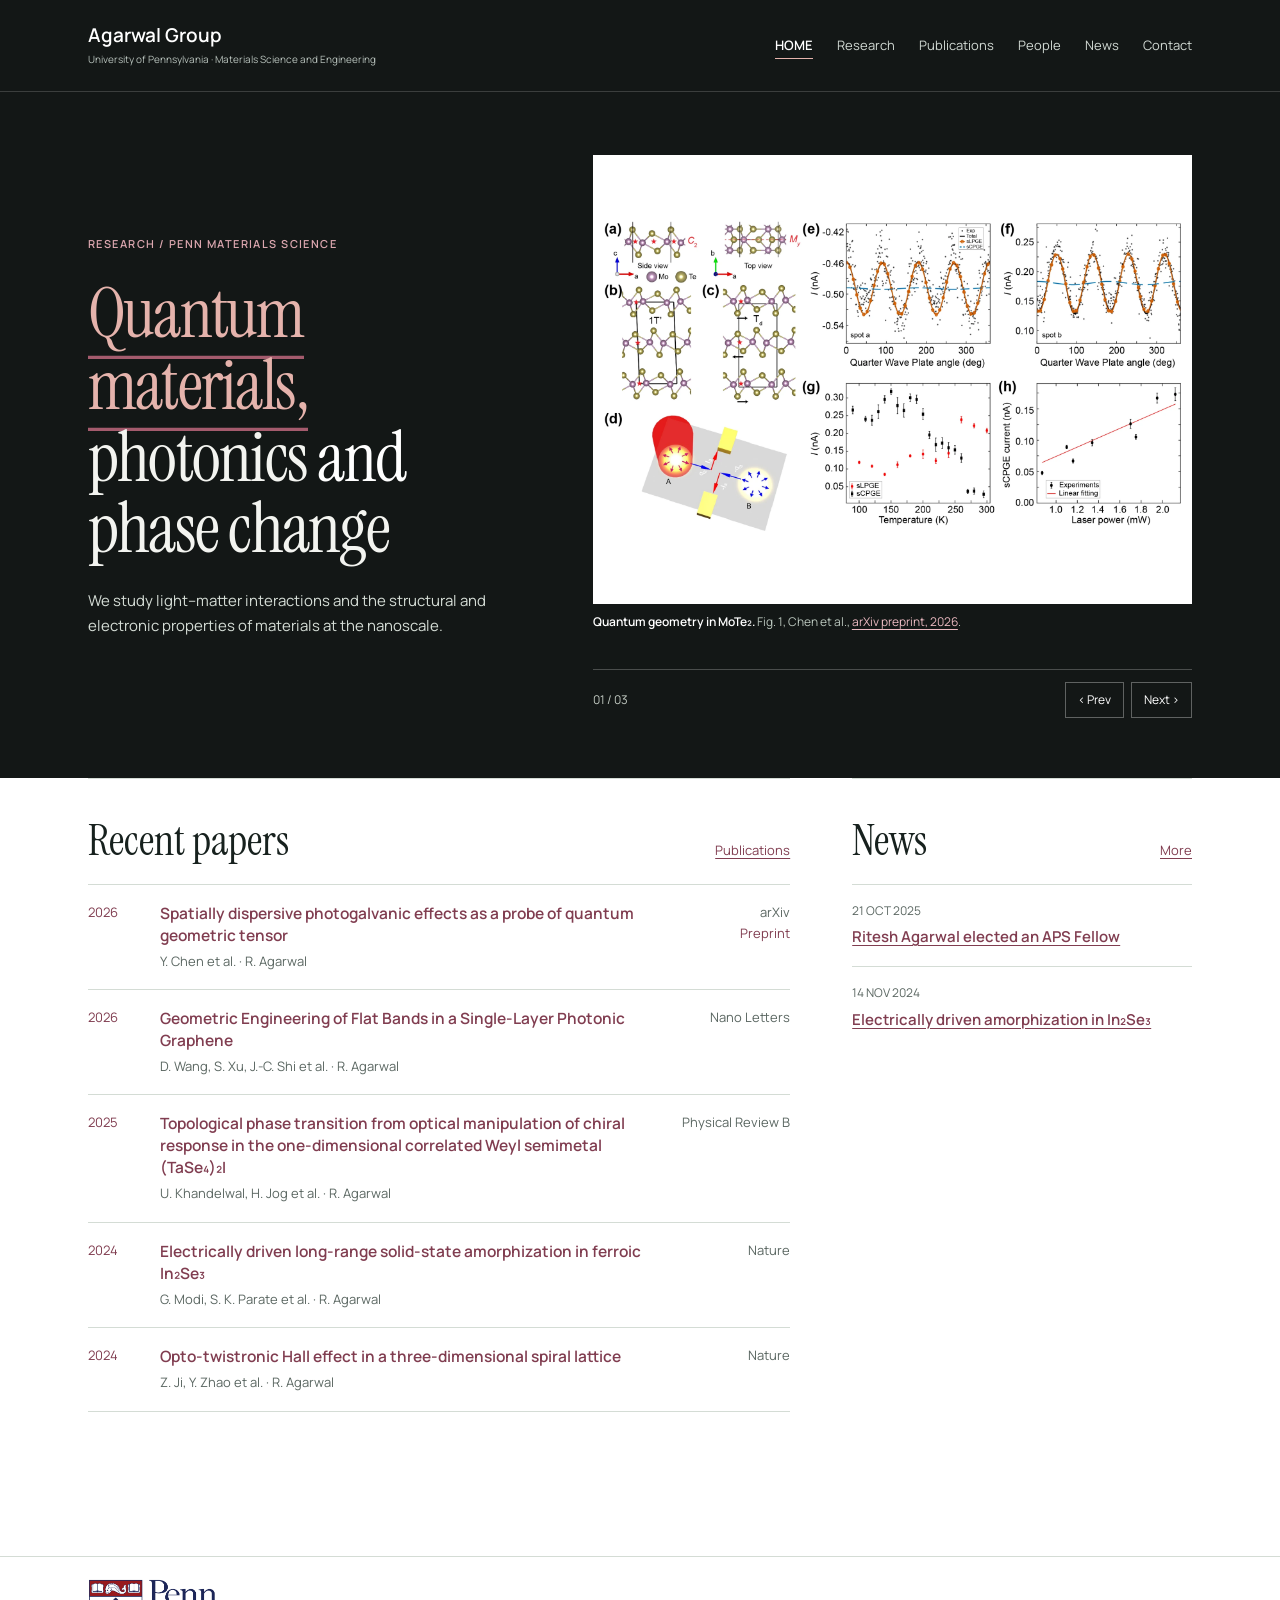
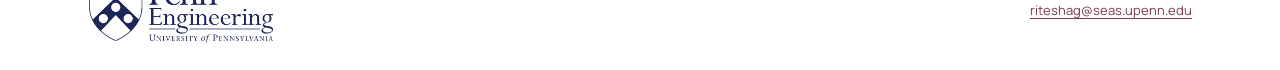
==== commit 7c414c1d: "Publication login and scripting." ====
--- a/index.html
+++ b/index.html
@@ -85,30 +85,17 @@
             <a href="#publications">Publications</a>
           </div>
 
-          <div class="paper-row">
-            <span class="paper-year">2026</span>
-            <div><h3><a href="https://arxiv.org/abs/2609.38102" target="_blank" rel="noopener">Spatially dispersive photogalvanic effects as a probe of quantum geometric tensor</a></h3><p>Yicong Chen et al. · Ritesh Agarwal</p></div>
-            <div class="paper-journal">arXiv<span>Preprint</span></div>
-          </div>
-          <div class="paper-row">
-            <span class="paper-year">2026</span>
-            <div><h3><a href="https://doi.org/10.1021/acs.nanolett.6c02836" target="_blank" rel="noopener">Geometric Engineering of Flat Bands in a Single-Layer Photonic Graphene</a></h3><p>Dun Wang, Shupeng Xu, Jia-Chen Shi, Xuyang Li &amp; Ritesh Agarwal</p></div>
-            <div class="paper-journal">Nano Letters</div>
-          </div>
-          <div class="paper-row">
-            <span class="paper-year">2025</span>
-            <div><h3><a href="https://doi.org/10.1103/PhysRevB.111.205108" target="_blank" rel="noopener">Topological phase transition from optical manipulation of chiral response in (TaSe₄)₂I</a></h3><p>Utkarsh Khandelwal, Harshvardhan Jog et al. · Ritesh Agarwal</p></div>
-            <div class="paper-journal">Physical Review B</div>
-          </div>
-          <div class="paper-row">
-            <span class="paper-year">2024</span>
-            <div><h3><a href="https://www.nature.com/articles/s41586-024-08156-8" target="_blank" rel="noopener">Electrically driven long-range solid-state amorphization in ferroic In₂Se₃</a></h3><p>Gaurav Modi, Shubham K. Parate et al. · Ritesh Agarwal</p></div>
-            <div class="paper-journal">Nature</div>
-          </div>
-          <div class="paper-row">
-            <span class="paper-year">2024</span>
-            <div><h3><a href="https://www.nature.com/articles/s41586-024-07949-1" target="_blank" rel="noopener">Opto-twistronic Hall effect in a three-dimensional spiral lattice</a></h3><p>Zhurun Ji, Yuzhou Zhao et al. · Ritesh Agarwal</p></div>
-            <div class="paper-journal">Nature</div>
+          <div
+            class="home-papers"
+            data-paper-ids="
+              chen2026photogalvanic
+              wang2026flatbands
+              khandelwal2025chiralresponse
+              modi2024amorphization
+              ji2024optotwistronic
+            "
+          >
+            <p class="publication-message">Loading papers…</p>
           </div>
         </section>
 
@@ -149,9 +136,16 @@
               <p>Vivamus sagittis lacus vel augue laoreet rutrum faucibus dolor auctor. Etiam porta sem malesuada mollis euismod. Fusce dapibus, tellus ac cursus commodo, tortor condimentum nibh, ut fermentum massa justo sit amet risus. Morbi leo risus, porta ac consectetur ac, vestibulum at eros. Nulla vitae elit libero, a pharetra augue. Duis mollis, est non commodo luctus, nisi erat porttitor ligula, eget lacinia odio sem nec elit. Donec id elit non mi porta gravida at eget metus.</p>
             </div>
             <h3>Selected papers</h3>
-            <a class="paper-link" href="https://arxiv.org/abs/2609.38102" target="_blank" rel="noopener">Spatially dispersive photogalvanic effects as a probe of quantum geometric tensor<span>arXiv · 2026 · Preprint</span></a>
-            <a class="paper-link" href="https://arxiv.org/abs/2609.36353" target="_blank" rel="noopener">Quantum metric induced nonlinear transport in the hidden loop-current phase of kagome metal RbV₃Sb₅<span>arXiv · 2026 · Preprint</span></a>
-            <a class="paper-link" href="https://doi.org/10.1103/PhysRevB.111.205108" target="_blank" rel="noopener">Topological phase transition from optical manipulation of chiral response in (TaSe₄)₂I<span>Physical Review B · 2025</span></a>
+            <div
+              class="research-papers"
+              data-paper-ids="
+                chen2026photogalvanic
+                shi2026quantummetric
+                khandelwal2025chiralresponse
+              "
+            >
+              <p class="publication-message">Loading papers…</p>
+            </div>
           </section>
 
           <section class="research-area" id="nanophotonics" aria-labelledby="nanophotonics-title" tabindex="-1">
@@ -167,9 +161,16 @@
               <p>Vivamus sagittis lacus vel augue laoreet rutrum faucibus dolor auctor. Etiam porta sem malesuada mollis euismod. Fusce dapibus, tellus ac cursus commodo, tortor condimentum nibh, ut fermentum massa justo sit amet risus. Morbi leo risus, porta ac consectetur ac, vestibulum at eros. Nulla vitae elit libero, a pharetra augue. Duis mollis, est non commodo luctus, nisi erat porttitor ligula, eget lacinia odio sem nec elit. Donec id elit non mi porta gravida at eget metus.</p>
             </div>
             <h3>Selected papers</h3>
-            <a class="paper-link" href="https://doi.org/10.1021/acs.nanolett.6c02836" target="_blank" rel="noopener">Geometric Engineering of Flat Bands in a Single-Layer Photonic Graphene<span>Nano Letters · 2026</span></a>
-            <a class="paper-link" href="https://www.nature.com/articles/s41586-022-05339-z" target="_blank" rel="noopener">Spin–orbit microlaser emitting in a four-dimensional Hilbert space<span>Nature · 2022</span></a>
-            <a class="paper-link" href="https://doi.org/10.1126/science.aba9192" target="_blank" rel="noopener">Photocurrent detection of the orbital angular momentum of light<span>Science · 2020</span></a>
+            <div
+              class="research-papers"
+              data-paper-ids="
+                wang2026flatbands
+                zhang2022microlaser
+                ji2020orbitalangularmomentum
+              "
+            >
+              <p class="publication-message">Loading papers…</p>
+            </div>
           </section>
 
           <section class="research-area" id="phase-change" aria-labelledby="phase-change-title" tabindex="-1">
@@ -185,8 +186,15 @@
               <p>Vivamus sagittis lacus vel augue laoreet rutrum faucibus dolor auctor. Etiam porta sem malesuada mollis euismod. Fusce dapibus, tellus ac cursus commodo, tortor condimentum nibh, ut fermentum massa justo sit amet risus. Morbi leo risus, porta ac consectetur ac, vestibulum at eros. Nulla vitae elit libero, a pharetra augue. Duis mollis, est non commodo luctus, nisi erat porttitor ligula, eget lacinia odio sem nec elit. Donec id elit non mi porta gravida at eget metus.</p>
             </div>
             <h3>Selected papers</h3>
-            <a class="paper-link" href="https://www.nature.com/articles/s41586-024-08156-8" target="_blank" rel="noopener">Electrically driven long-range solid-state amorphization in ferroic In₂Se₃<span>Nature · 2024</span></a>
-            <a class="paper-link" href="https://doi.org/10.1021/nl104537c" target="_blank" rel="noopener">High-Resolution TEM Study of Electrically-Driven Reversible Phase Change in Ge₂Sb₂Te₅ Nanowires<span>Nano Letters · 2011</span></a>
+            <div
+              class="research-papers"
+              data-paper-ids="
+                modi2024amorphization
+                phasechange2011nanowires
+              "
+            >
+              <p class="publication-message">Loading papers…</p>
+            </div>
           </section>
         </div>
       </div>
@@ -198,50 +206,25 @@
         <h1>Publications</h1>
       </div>
 
-      <div class="publication-topics" role="group" aria-label="Filter publications by research topic">
-        <button type="button" class="active" data-topic="all" aria-pressed="true">All</button>
-        <button type="button" data-topic="quantum-materials" aria-pressed="false">Quantum materials</button>
-        <button type="button" data-topic="nanophotonics" aria-pressed="false">Nanophotonics</button>
-        <button type="button" data-topic="phase-change" aria-pressed="false">Phase-change materials</button>
-      </div>
-
-      <div class="publication-tools">
+      <div class="publication-topics" role="group" aria-label="Filter publications by research topic" hidden></div>
+
+      <div class="publication-tools" hidden>
         <label for="paper-search">Search papers
           <input id="paper-search" type="search" placeholder="Title, author, or journal">
         </label>
         <label for="year-filter">Filter by year
           <select id="year-filter">
             <option value="all">All years</option>
-            <option value="2026">2026</option>
-            <option value="2025">2025</option>
-            <option value="2024">2024</option>
-            <option value="2023">2023</option>
-            <option value="2022">2022</option>
-            <option value="2020">2020</option>
-            <option value="2019">2019</option>
-            <option value="2012">2012</option>
-            <option value="2011">2011</option>
           </select>
         </label>
       </div>
 
-      <div id="publication-list">
-        <article class="paper-row" data-year="2026" data-topics="quantum-materials"><span class="paper-year">2026</span><div><h3><a href="https://arxiv.org/abs/2609.38102" target="_blank" rel="noopener">Spatially dispersive photogalvanic effects as a probe of quantum geometric tensor</a></h3><p>Yicong Chen et al. · Ritesh Agarwal</p></div><div class="paper-journal">arXiv<span>Preprint</span></div></article>
-        <article class="paper-row" data-year="2026" data-topics="quantum-materials"><span class="paper-year">2026</span><div><h3><a href="https://arxiv.org/abs/2609.36353" target="_blank" rel="noopener">Quantum metric induced nonlinear transport in the hidden loop-current phase of kagome metal RbV₃Sb₅</a></h3><p>Jia-Chen Shi et al. · Ritesh Agarwal</p></div><div class="paper-journal">arXiv<span>Preprint</span></div></article>
-        <article class="paper-row" data-year="2026" data-topics="nanophotonics"><span class="paper-year">2026</span><div><h3><a href="https://doi.org/10.1021/acs.nanolett.6c02836" target="_blank" rel="noopener">Geometric Engineering of Flat Bands in a Single-Layer Photonic Graphene</a></h3><p>Dun Wang, Shupeng Xu, Jia-Chen Shi, Xuyang Li &amp; Ritesh Agarwal</p></div><div class="paper-journal">Nano Letters</div></article>
-        <article class="paper-row" data-year="2025" data-topics=""><span class="paper-year">2025</span><div><h3><a href="https://arxiv.org/abs/2509.23952" target="_blank" rel="noopener">General Framework for Twisted Bilayer Photonic Crystal with Interlayer Coupling and Far-Field Response</a></h3><p>Shupeng Xu, Dun Wang &amp; Ritesh Agarwal</p></div><div class="paper-journal">arXiv<span>Preprint</span></div></article>
-        <article class="paper-row" data-year="2025" data-topics="quantum-materials"><span class="paper-year">2025</span><div><h3><a href="https://doi.org/10.1103/PhysRevB.111.205108" target="_blank" rel="noopener">Topological phase transition from optical manipulation of chiral response in the one-dimensional correlated Weyl semimetal (TaSe₄)₂I</a></h3><p>Utkarsh Khandelwal, Harshvardhan Jog et al. · Ritesh Agarwal</p></div><div class="paper-journal">Physical Review B</div></article>
-        <article class="paper-row" data-year="2024" data-topics="phase-change"><span class="paper-year">2024</span><div><h3><a href="https://www.nature.com/articles/s41586-024-08156-8" target="_blank" rel="noopener">Electrically driven long-range solid-state amorphization in ferroic In₂Se₃</a></h3><p>Gaurav Modi, Shubham K. Parate et al. · Ritesh Agarwal</p></div><div class="paper-journal">Nature</div></article>
-        <article class="paper-row" data-year="2024" data-topics=""><span class="paper-year">2024</span><div><h3><a href="https://www.nature.com/articles/s41586-024-07949-1" target="_blank" rel="noopener">Opto-twistronic Hall effect in a three-dimensional spiral lattice</a></h3><p>Zhurun Ji, Yuzhou Zhao et al. · Ritesh Agarwal</p></div><div class="paper-journal">Nature</div></article>
-        <article class="paper-row" data-year="2023" data-topics=""><span class="paper-year">2023</span><div><h3><a href="https://doi.org/10.1103/PhysRevLett.131.053802" target="_blank" rel="noopener">Absence of Topological Protection of the Interface States in Z₂ Photonic Crystals</a></h3><p>Shupeng Xu, Yuhui Wang &amp; Ritesh Agarwal</p></div><div class="paper-journal">Physical Review Letters</div></article>
-        <article class="paper-row" data-year="2022" data-topics="nanophotonics"><span class="paper-year">2022</span><div><h3><a href="https://www.nature.com/articles/s41586-022-05339-z" target="_blank" rel="noopener">Spin–orbit microlaser emitting in a four-dimensional Hilbert space</a></h3><p>Zhifeng Zhang, Haoqi Zhao et al. · Ritesh Agarwal · Liang Feng</p></div><div class="paper-journal">Nature</div></article>
-        <article class="paper-row" data-year="2020" data-topics="nanophotonics"><span class="paper-year">2020</span><div><h3><a href="https://doi.org/10.1126/science.aba9192" target="_blank" rel="noopener">Photocurrent detection of the orbital angular momentum of light</a></h3><p>Zhurun Ji, Wenjing Liu et al. · Ritesh Agarwal</p></div><div class="paper-journal">Science</div></article>
-        <article class="paper-row" data-year="2019" data-topics=""><span class="paper-year">2019</span><div><h3><a href="https://www.nature.com/articles/s41563-019-0421-5" target="_blank" rel="noopener">Spatially dispersive circular photogalvanic effect in a Weyl semimetal</a></h3><p>Zhurun Ji, Gerui Liu et al. · Ritesh Agarwal</p></div><div class="paper-journal">Nature Materials</div></article>
-        <article class="paper-row" data-year="2012" data-topics=""><span class="paper-year">2012</span><div><h3><a href="https://pubmed.ncbi.nlm.nih.gov/22941404/" target="_blank" rel="noopener">All-optical active switching in individual semiconductor nanowires</a></h3><p>Brian Piccione, Chang-Hee Cho, Lambert K. van Vugt &amp; Ritesh Agarwal</p></div><div class="paper-journal">Nature Nanotechnology</div></article>
-        <article class="paper-row" data-year="2011" data-topics="phase-change"><span class="paper-year">2011</span><div><h3><a href="https://doi.org/10.1021/nl104537c" target="_blank" rel="noopener">High-Resolution Transmission Electron Microscopy Study of Electrically-Driven Reversible Phase Change in Ge₂Sb₂Te₅ Nanowires</a></h3><p>Agarwal Group and collaborators</p></div><div class="paper-journal">Nano Letters</div></article>
-      </div>
-
+      <div id="publication-list" role="region" aria-label="Publication results" tabindex="-1" aria-busy="true">
+        <p class="publication-message">Loading papers…</p>
+      </div>
       <p id="no-publications" class="publication-empty" role="status" hidden>No papers match these filters.</p>
+      <nav id="publication-pagination" class="publication-pagination" aria-label="Publication pages" hidden></nav>
+      <p id="publication-status" class="screen-reader-text" role="status">Loading publications.</p>
 
       <p class="scholar-link">For the full publication record, see <a href="https://scholar.google.com/citations?hl=en&user=qK4q4IUAAAAJ" target="_blank" rel="noopener">Ritesh Agarwal on Google Scholar</a>.</p>
     </div>
@@ -439,5 +422,6 @@
   </footer>
 
   <script src="script.js"></script>
+  <script src="publications.js"></script>
 </body>
 </html>
--- a/style.css
+++ b/style.css
@@ -290,7 +290,7 @@
   overflow-x: auto;
   border-bottom: 1px solid var(--line);
 }
-.publication-topics button {
+.publication-topics button, .publication-pagination button {
   flex-shrink: 0;
   min-height: 44px;
   padding: 10px 0 12px;
@@ -302,9 +302,33 @@
   white-space: nowrap;
   cursor: pointer;
 }
-.publication-topics button:hover { color: var(--accent); }
-.publication-topics button.active { border-bottom-color: var(--accent); color: var(--accent); font-weight: 600; }
-.publication-topics button:focus-visible { outline: 2px solid var(--accent); outline-offset: 2px; }
+.publication-topics button:hover, .publication-pagination button:hover { color: var(--accent); }
+.publication-topics button.active,
+.publication-pagination button[aria-current="page"] { border-bottom-color: var(--accent); color: var(--accent); font-weight: 600; }
+.publication-topics button:focus-visible,
+.publication-pagination button:focus-visible { outline: 2px solid var(--accent); outline-offset: 2px; }
+.publication-pagination {
+  display: flex;
+  flex-wrap: wrap;
+  align-items: center;
+  justify-content: center;
+  gap: 8px 16px;
+  margin-top: 28px;
+  padding-top: 12px;
+  border-top: 1px solid var(--line);
+}
+.publication-pagination button { min-width: 28px; }
+.publication-pagination span { color: var(--muted); }
+#publication-list { scroll-margin-top: 28px; }
+.publication-message { padding: 16px 0; color: var(--muted); font-size: 13px; }
+.screen-reader-text {
+  position: absolute;
+  width: 1px;
+  height: 1px;
+  overflow: hidden;
+  clip-path: inset(50%);
+  white-space: nowrap;
+}
 .publication-empty { padding: 20px 0; color: var(--muted); }
 .publication-tools { display: flex; flex-wrap: wrap; gap: 18px; align-items: end; margin: 26px 0 16px; }
 .publication-tools label { color: var(--muted); font-size: 13px; }
